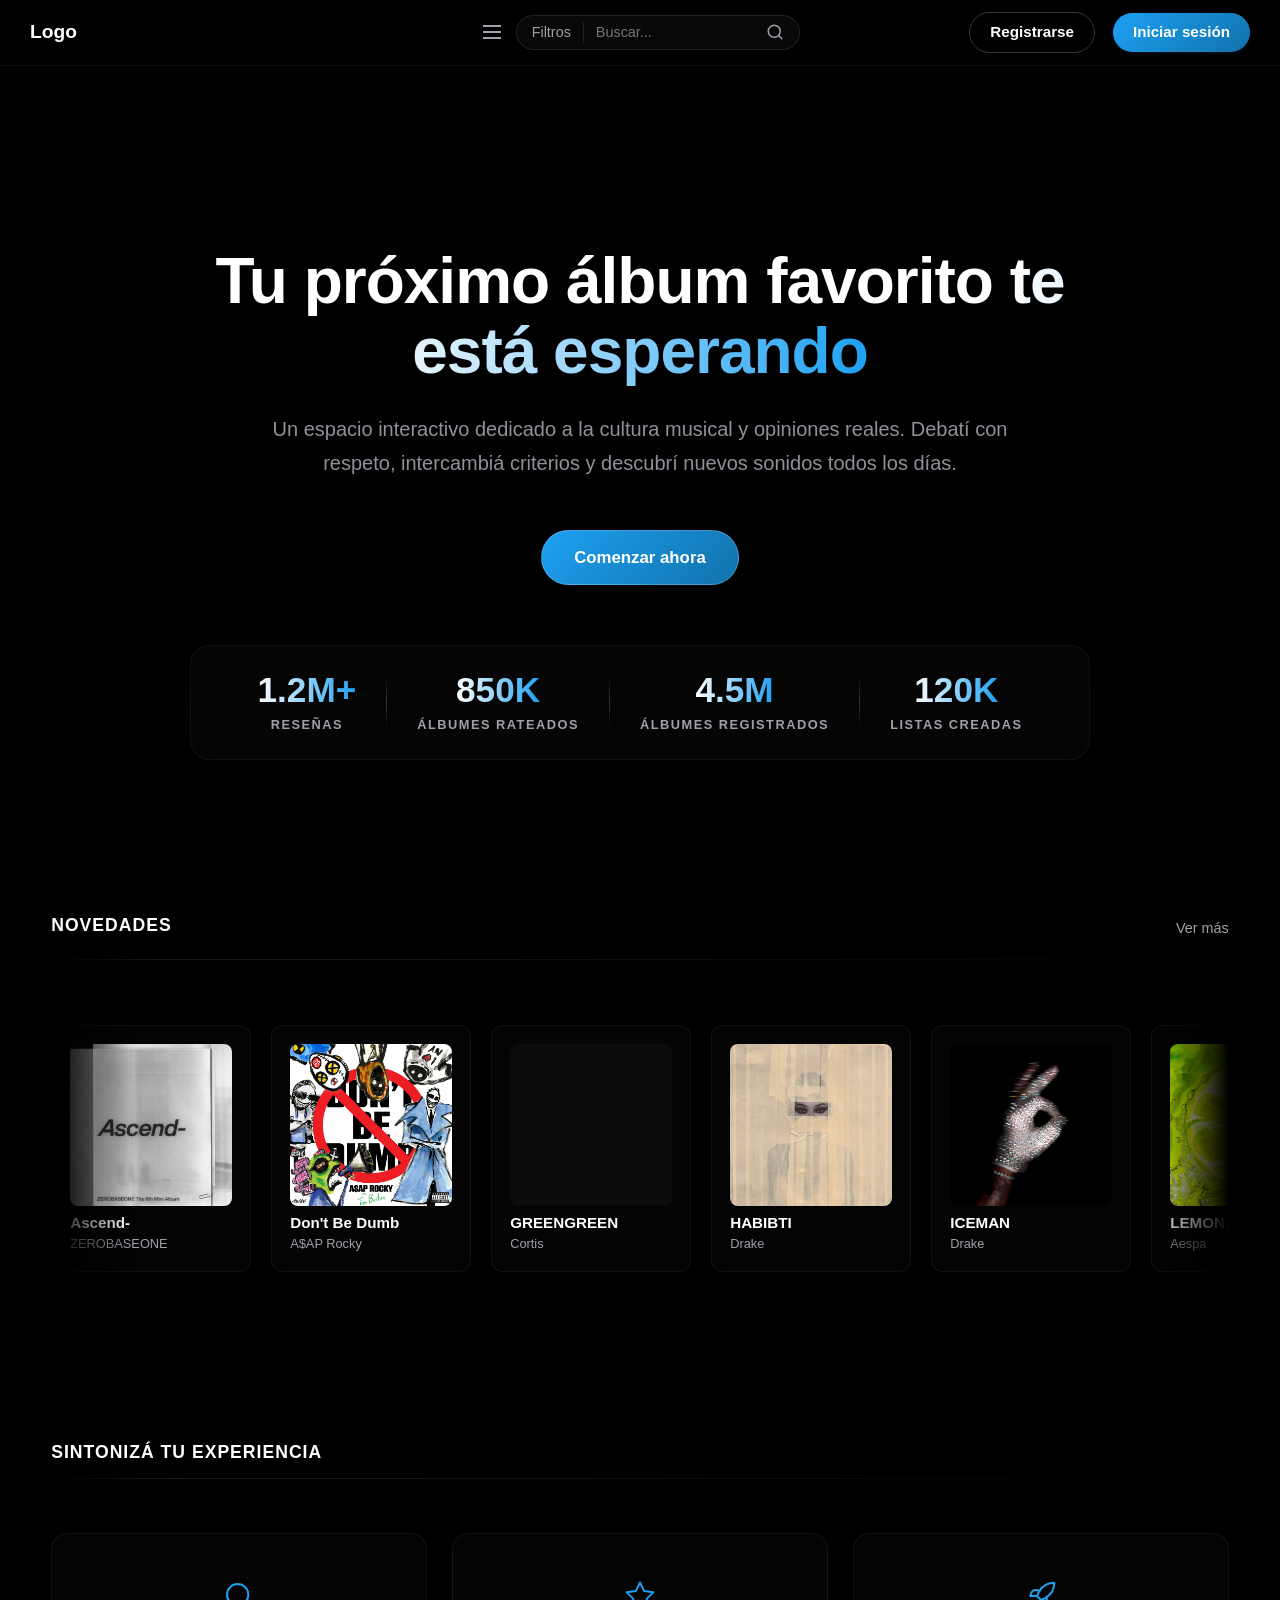
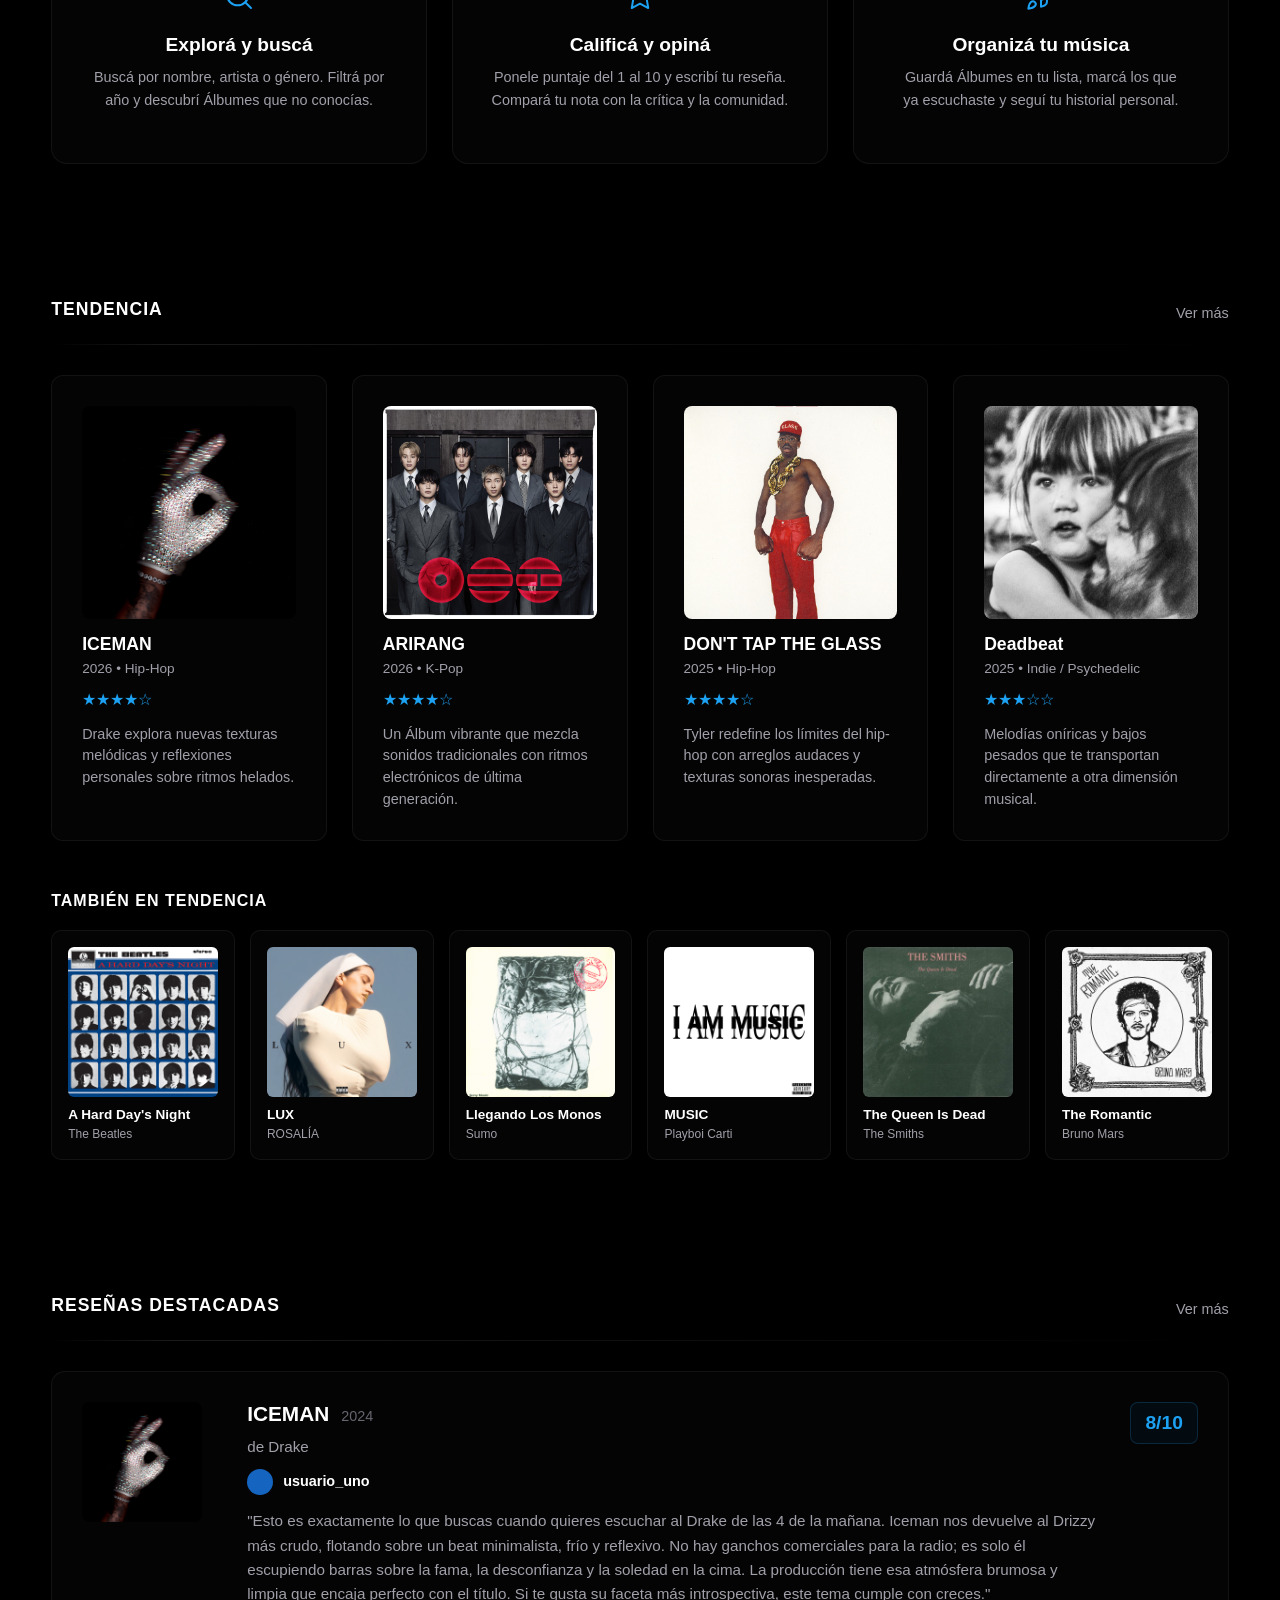
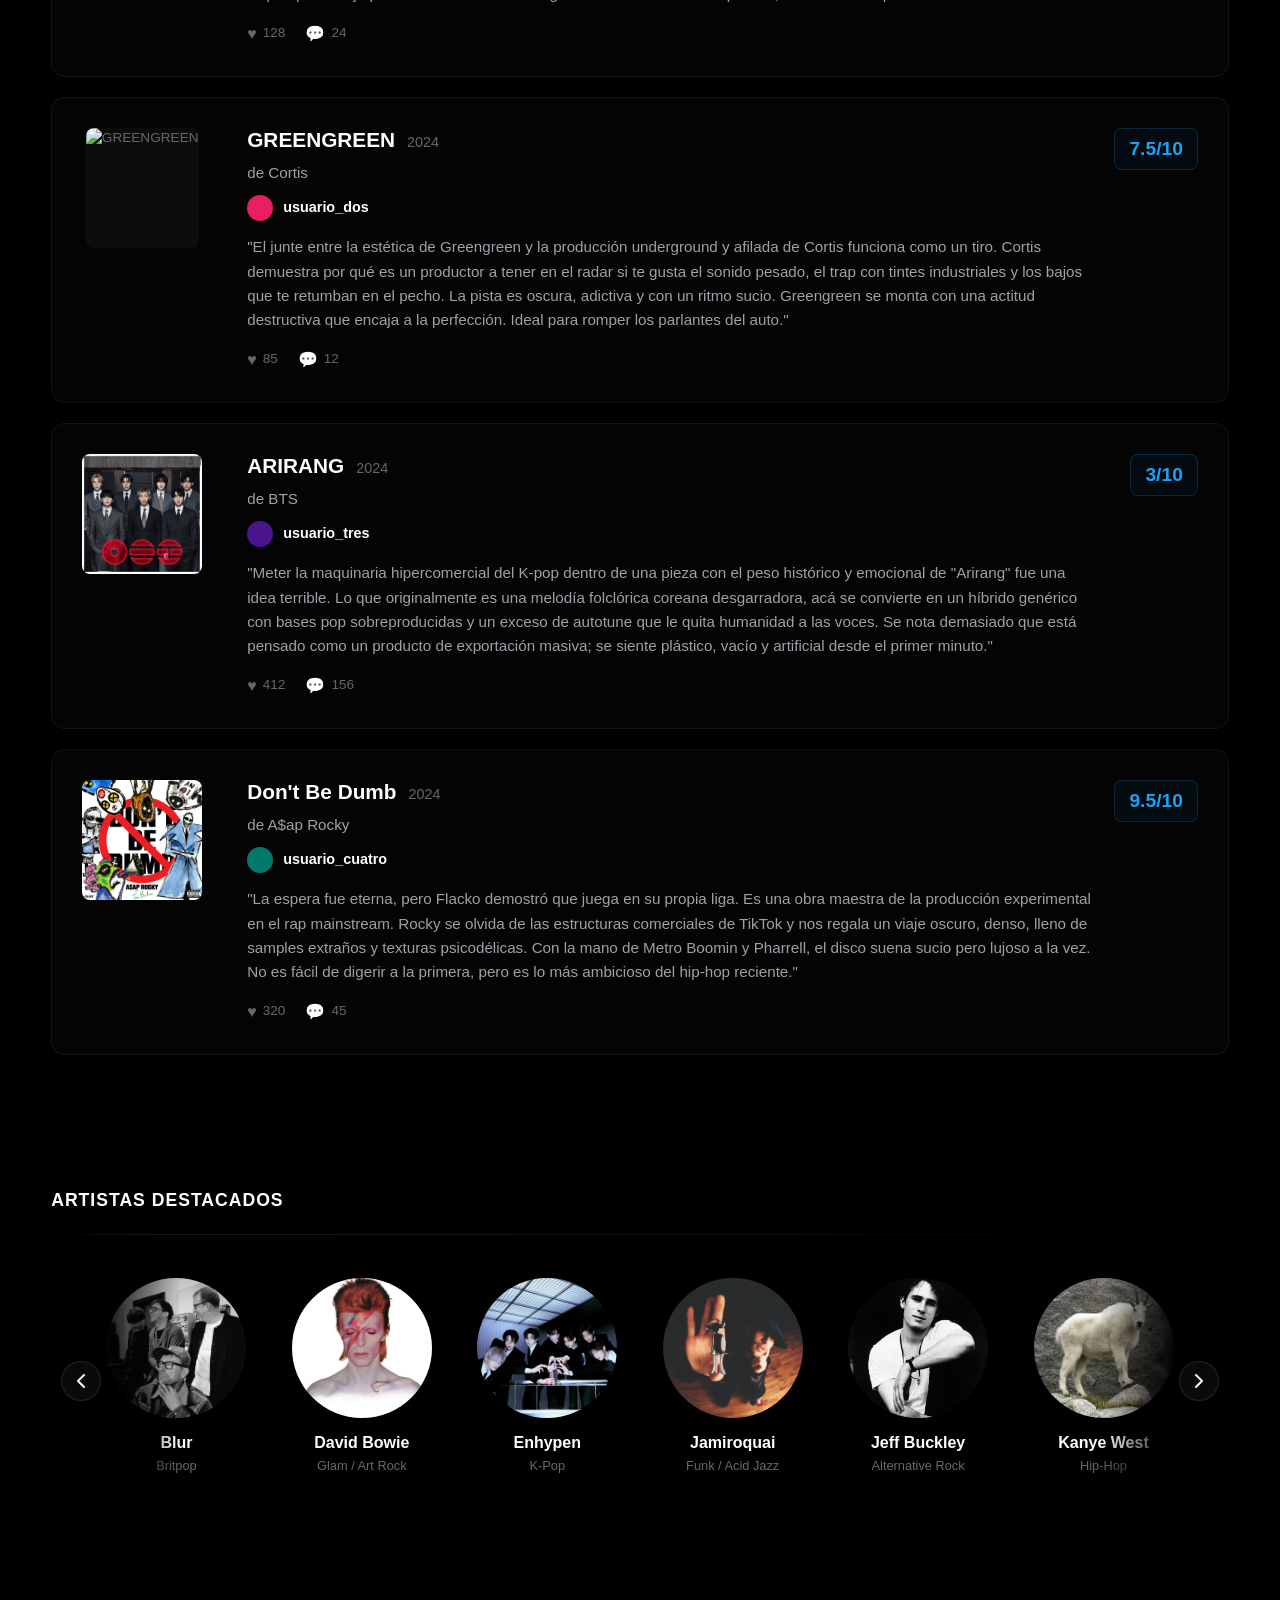
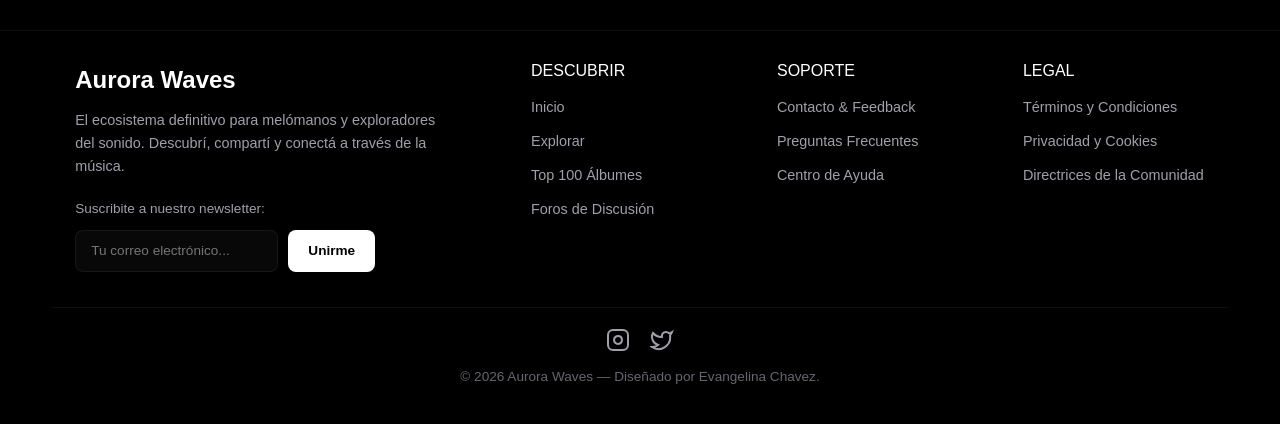
==== html/index.html @ 6b1be49d "primera subida" ====
﻿<!DOCTYPE html>
<html lang="es">
<head>
    <meta charset="UTF-8">
    <meta name="viewport" content="width=device-width, initial-scale=1.0">
    <title>Super pagina pro musical</title>
    <link href="https://cdn.jsdelivr.net/npm/bootstrap@5.3.3/dist/css/bootstrap.min.css" rel="stylesheet">
    <link rel="stylesheet" href="../css/estilos.css?v=639167404711385714">
</head>
<body>

    <header class="navbar">

        <div class="nav-logo"> <span>Logo</span></div>

        <div class="nav-centro d-flex justify-content-center align-items-center flex-grow-1">
            <div class="menu-contenedor">
                <button id="btn-menu" class="btn-icon">
                <svg width="24" height="24" viewBox="0 0 24 24" fill="none" stroke="currentColor" stroke-width="2"><line x1="3" y1="12" x2="21" y2="12"></line><line x1="3" y1="6" x2="21" y2="6"></line><line x1="3" y1="18" x2="21" y2="18"></line></svg>
            </button>
                <div class="menu-desplegable" id="menu-desplegable">
                    <div class="menu-seccion">
                        <h3>Descubrir</h3>
                        <ul>
                            <li><a href="#">Tendencias</a></li>
                            <li><a href="#">Lanzamientos de la Semana</a></li>
                            <li><a href="#">Top 100 Álbumes</a></li>
                        </ul>
                    </div>
                    <div class="menu-seccion">
                        <h3>Recomendaciones</h3>
                        <ul>
                            <li><a href="resultados.html">Explorar</a></li>
                            <li><a href="#">Artistas y Bandas</a></li>
                            <li><a href="#">Álbumes y EPs</a></li>
                            <li><a href="#">Géneros y Subgéneros</a></li>
                        </ul>
                    </div>
                    <div class="menu-seccion">
                        <h3>Comunidad</h3>
                        <ul>
                            <li><a href="#">Últimas Reseñas</a></li>
                            <li><a href="#">Críticas Destacadas</a></li>
                            <li><a href="#">Listas de Usuarios</a></li>
                            <li><a href="#">Debates y Foros</a></li>
                        </ul>
                    </div>
                    <div class="menu-seccion">
                        <h3>Rankings</h3>
                        <ul>
                            <li><a href="#">Álbumes Mejor Valorados</a></li>
                            <li><a href="#">Artistas Mejor Valorados</a></li>
                            <li><a href="#">Rankings por Género</a></li>
                        </ul>
                    </div>
                    <div class="botones-menu-movil">
                        <a href="registro.html" class="btn-registro-movil">Registrarse</a>
                        <a href="login.html" class="btn-ingreso-movil">Iniciar sesión</a>
                    </div>
                </div>
            </div>
            
            <div class="nav-buscador">
                <button id="btn-filtro" class="btn-icon">Filtros</button>
                <div class="filtro-dropdown panel-ancho" id="filtro-dropdown">
                    <div class="filtro-categoria">
                        <h4 class="filtro-titulo">Buscar en</h4>
                        <div class="filtro-submenu">
                            <label class="filtro-label">
                                <input type="radio" name="buscarEn" value="todo" class="filtro-radio" checked> Todo
                            </label>
                            <label class="filtro-label">
                                <input type="radio" name="buscarEn" value="album" class="filtro-radio"> Álbum
                            </label>
                            <label class="filtro-label">
                                <input type="radio" name="buscarEn" value="artista" class="filtro-radio"> Artista
                            </label>
                            <label class="filtro-label">
                                <input type="radio" name="buscarEn" value="usuario" class="filtro-radio"> Usuario
                            </label>
                            <label class="filtro-label">
                                <input type="radio" name="buscarEn" value="cancion" class="filtro-radio"> Canciones
                            </label>
                            <label class="filtro-label">
                                <input type="radio" name="buscarEn" value="lista" class="filtro-radio"> Listas
                            </label>
                        </div>
                    </div>
                    <div class="filtro-categoria" id="categoria-tipo">
                        <h4 class="filtro-titulo">Tipo</h4>
                        <div id="filtros-tipos" class="filtro-submenu">
                        </div>
                    </div>
                    <div class="filtro-categoria" id="categoria-anios">
                        <h4 class="filtro-titulo">Año exacto</h4>
                        <div class="filtro-submenu" style="padding: 15px; min-width: 150px;">
                            <input type="number" id="filtro-input-anio" class="filtro-input-text" placeholder="Ej: 2024" min="1900" max="2100">
                        </div>
                    </div>
                    <div class="filtro-categoria" id="categoria-generos">
                        <h4 class="filtro-titulo">Géneros</h4>
                        <div id="filtros-generos" class="filtro-submenu">
                        </div>
                    </div>
                </div>
                <input type="text" id="input-buscador" placeholder="Buscar..." class="buscador">
                <svg class="icono-lupa" xmlns="http://www.w3.org/2000/svg" width="18" height="18" viewBox="0 0 24 24" fill="none" stroke="currentColor" stroke-width="2" stroke-linecap="round" stroke-linejoin="round">
                    <circle cx="11" cy="11" r="8"></circle>
                    <line x1="21" y1="21" x2="16.65" y2="16.65"></line>
                </svg>
            </div>
        </div>

        <div class="nav-opciones d-flex justify-content-end align-items-center gap-2">
            <a href="registro.html" class="btn-registro">Registrarse</a>
            <a href="login.html" class="btn-ingreso">Iniciar sesión</a>
        </div>

    </header>

    <main>

        <section class="banner">
            <video autoplay muted loop playsinline class="banner-video">
                <source src="../Archivos/super fondo.mp4" type="video/mp4">
            </video>
            <div class="banner-overlay"></div>
            
            <div class="banner-contenido" style="max-width: 900px; width: 100%;">
                <h1 class="banner-eslogan">Tu próximo álbum favorito <span>te está esperando</span></h1>
                
                <p class="banner-descripcion" style="font-size: 1.25rem; opacity: 0.9;">Un espacio interactivo dedicado a la cultura musical y opiniones reales. Debatí con respeto, intercambiá criterios y descubrí nuevos sonidos todos los días.</p>
                
                <a href="registro.html" class="btn-banner-primario" style="margin-top: 10px;">
                    Comenzar ahora
                </a>

                <div class="banner-estadisticas">
                    <div class="stat-item">
                        <span class="stat-numero">1.2M+</span>
                        <span class="stat-label">Reseñas</span>
                    </div>
                    <div class="stat-item stat-divisor"></div>
                    <div class="stat-item">
                        <span class="stat-numero">850K</span>
                        <span class="stat-label">Álbumes Rateados</span>
                    </div>
                    <div class="stat-item stat-divisor"></div>
                    <div class="stat-item">
                        <span class="stat-numero">4.5M</span>
                        <span class="stat-label">Álbumes Registrados</span>
                    </div>
                    <div class="stat-item stat-divisor"></div>
                    <div class="stat-item">
                        <span class="stat-numero">120K</span>
                        <span class="stat-label">Listas Creadas</span>
                    </div>
                </div>
            </div>
        </section>


        <section class="seccion-novedades">
            <div class="seccion-cabecera">
                <h2>NOVEDADES</h2>
                <a href="resultados.html" class="ver-todos">Ver más</a>
            </div>

            <div class="carrusel-contenedor">
                <div class="carrusel-infinito">
                
                </div>
            </div>
        </section>

        <div class="seccion-divisor"></div>


        <section class="seccion-caracteristicas">
            <div class="seccion-cabecera">
                <h2 class="caracteristicas-titulo">SINTONIZÁ TU EXPERIENCIA</h2>
            </div>
            <div class="grilla-caracteristicas row g-4 justify-content-center">
                <div class="tarjeta-caracteristicas col-12 col-md-4 d-flex flex-column" onclick="window.location.href='como-funciona.html'" style="cursor: pointer;">
                    <span class="icono-caracteristicas mb-3 d-inline-block">
                        <svg xmlns="http://www.w3.org/2000/svg" width="32" height="32" viewBox="0 0 24 24" fill="none" stroke="currentColor" stroke-width="1.5" stroke-linecap="round" stroke-linejoin="round"><circle cx="11" cy="11" r="8"></circle><line x1="21" y1="21" x2="16.65" y2="16.65"></line></svg>
                    </span>
                    <h3>Explorá y buscá</h3>
                    <p>Buscá por nombre, artista o género. Filtrá por año y descubrí Álbumes que no conocías.</p>
                </div>
                <div class="tarjeta-caracteristicas col-12 col-md-4 d-flex flex-column" onclick="window.location.href='como-funciona.html'" style="cursor: pointer;">
                    <span class="icono-caracteristicas mb-3 d-inline-block">
                        <svg xmlns="http://www.w3.org/2000/svg" width="32" height="32" viewBox="0 0 24 24" fill="none" stroke="currentColor" stroke-width="1.5" stroke-linecap="round" stroke-linejoin="round"><polygon points="12 2 15.09 8.26 22 9.27 17 14.14 18.18 21.02 12 17.77 5.82 21.02 7 14.14 2 9.27 8.91 8.26 12 2"></polygon></svg>
                    </span>
                    <h3>Calificá y opiná</h3>
                    <p>Ponele puntaje del 1 al 10 y escribí tu reseña. Compará tu nota con la crítica y la comunidad.</p>
                </div>
                <div class="tarjeta-caracteristicas col-12 col-md-4 d-flex flex-column" onclick="window.location.href='como-funciona.html'" style="cursor: pointer;">
                    <span class="icono-caracteristicas mb-3 d-inline-block">
                        <svg xmlns="http://www.w3.org/2000/svg" width="32" height="32" viewBox="0 0 24 24" fill="none" stroke="currentColor" stroke-width="1.5" stroke-linecap="round" stroke-linejoin="round"><path d="M4.5 16.5c-1.5 1.26-2 5-2 5s3.74-.5 5-2c.71-.84.7-2.13-.09-2.91a2.18 2.18 0 0 0-2.91-.09z"></path><path d="m12 15-3-3a22 22 0 0 1 2-3.95A12.88 12.88 0 0 1 22 2c0 2.72-.78 7.5-6 11a22.35 22.35 0 0 1-4 2z"></path><path d="M9 12H4s.55-3.03 2-4c1.62-1.08 5 0 5 0"></path><path d="M12 15v5s3.03-.55 4-2c1.08-1.62 0-5 0-5"></path></svg>
                    </span>
                    <h3>Organizá tu música</h3>
                    <p>Guardá Álbumes en tu lista, marcá los que ya escuchaste y seguí tu historial personal.</p>
                </div>
            </div>
        </section>

        <div class="seccion-divisor"></div>

        <section class="seccion-tendencias">
            <div class="seccion-cabecera">
                <h2>TENDENCIA</h2>
                <a href="resultados.html" class="ver-todos">Ver más</a>
            </div>

            <div class="tendencias-principales">
             
            </div>

            <h3 class="titulo-sub-tendencias">TAMBIÉN EN TENDENCIA</h3>

            <div class="sub-tendencias">
        
            </div>
        </section>

        <div class="seccion-divisor"></div>

        <section class="seccion-resenas">
            
            <div class="seccion-cabecera">
                <h2>RESEÑAS DESTACADAS</h2>
                <a href="resenas.html" class="ver-todos">Ver más</a>
            </div>

            <div class="lista-resenas">
              
            </div>
        </section>

        <div class="seccion-divisor"></div>

        <section class="seccion-artistas">
            
            <div class="seccion-cabecera">
                <h2>ARTISTAS DESTACADOS</h2>
            </div>

            <div class="slider-contenedor-global">
                
                <button class="btn-slider flecha-izq" id="btn-artista-prev"><svg width="24" height="24" viewBox="0 0 24 24" fill="none" stroke="currentColor" stroke-width="2" stroke-linecap="round" stroke-linejoin="round"><polyline points="15 18 9 12 15 6"></polyline></svg></button>

                <div class="slider-envoltura-artistas">
                    <div class="grilla-artistas-slider" id="artistas-slider-contenedor">
                       
                    </div>
                </div>

                <button class="btn-slider flecha-der" id="btn-artista-next"><svg width="24" height="24" viewBox="0 0 24 24" fill="none" stroke="currentColor" stroke-width="2" stroke-linecap="round" stroke-linejoin="round"><polyline points="9 18 15 12 9 6"></polyline></svg></button>

            </div>

        </section>

    </main>



    <footer class="footer">
        <div class="footer-contenido container-fluid row mx-auto">
            <div class="footer-columna footer-branding col-12 col-lg-4 mb-4 mb-lg-0">
                <p class="footer-logo">Aurora Waves</p>
                <p>El ecosistema definitivo para melómanos y exploradores del sonido. Descubrí, compartí y conectá a través de la música.</p>
                <div class="footer-newsletter">
                    <p>Suscribite a nuestro newsletter:</p>
                    <div class="newsletter-input-group">
                        <input type="email" placeholder="Tu correo electrónico..." class="newsletter-input">
                        <button class="btn-newsletter">Unirme</button>
                    </div>
                </div>
            </div>
            
            <div class="footer-columna col-12 col-sm-6 col-lg-2 mb-4 mb-lg-0">
                <h4>DESCUBRIR</h4>
                <ul>
                    <li><a href="index.html">Inicio</a></li>
                    <li><a href="resultados.html">Explorar</a></li>
                    <li><a href="#">Top 100 Álbumes</a></li>
                    <li><a href="#">Foros de Discusión</a></li>
                </ul>
            </div>
            
            <div class="footer-columna col-12 col-sm-6 col-lg-2 mb-4 mb-lg-0">
                <h4>SOPORTE</h4>
                <ul>
                    <li><a href="contacto.html" class="btn-footer-contacto">Contacto & Feedback</a></li>
                    <li><a href="#">Preguntas Frecuentes</a></li>
                    <li><a href="#">Centro de Ayuda</a></li>
                </ul>
            </div>
            
            <div class="footer-columna col-12 col-sm-6 col-lg-2 mb-4 mb-lg-0">
                <h4>LEGAL</h4>
                <ul>
                    <li><a href="#">Términos y Condiciones</a></li>
                    <li><a href="#">Privacidad y Cookies</a></li>
                    <li><a href="#">Directrices de la Comunidad</a></li>
                </ul>
            </div>
        </div>
        <div class="footer-bottom">
            <div class="footer-redes-premium">
                <a href="https://instagram.com" target="_blank" rel="noopener noreferrer" title="Instagram"><svg width="24" height="24" viewBox="0 0 24 24" fill="none" stroke="currentColor" stroke-width="2"><rect x="2" y="2" width="20" height="20" rx="5" ry="5"></rect><path d="M16 11.37A4 4 0 1 1 12.63 8 4 4 0 0 1 16 11.37z"></path><line x1="17.5" y1="6.5" x2="17.51" y2="6.5"></line></svg></a>
                <a href="https://x.com" target="_blank" rel="noopener noreferrer" title="Twitter / X"><svg width="24" height="24" viewBox="0 0 24 24" fill="none" stroke="currentColor" stroke-width="2"><path d="M22 4s-.7 2.1-2 3.4c1.6 10-9.4 17.3-18 11.6 2.2.1 4.4-.6 6-2C3 15.5.5 9.6 3 5c2.2 2.6 5.6 4.1 9 4-.9-4.2 4-6.6 7-3.8 1.1 0 3-1.2 3-1.2z"></path></svg></a>
            </div>
            <p>© 2026 Aurora Waves — Diseñado por Evangelina Chavez.</p>
        </div>
    </footer>

    <script src="../jscrip/script.js?v=3"></script>


</body>
</html>
---- css/estilos.css ----
﻿/* ==========================================================================
   1. CONFIGURACIÃƒÆ’Ã†â€™Ãƒâ€ Ã¢â‚¬â„¢ÃƒÆ’Ã¢â‚¬Â ÃƒÂ¢Ã¢â€šÂ¬Ã¢â€žÂ¢ÃƒÆ’Ã†â€™ÃƒÂ¢Ã¢â€šÂ¬Ã‚Â ÃƒÆ’Ã‚Â¢ÃƒÂ¢Ã¢â‚¬Å¡Ã‚Â¬ÃƒÂ¢Ã¢â‚¬Å¾Ã‚Â¢ÃƒÆ’Ã†â€™Ãƒâ€ Ã¢â‚¬â„¢ÃƒÆ’Ã¢â‚¬Å¡Ãƒâ€šÃ‚Â¢ÃƒÆ’Ã†â€™Ãƒâ€šÃ‚Â¢ÃƒÆ’Ã‚Â¢ÃƒÂ¢Ã¢â‚¬Å¡Ã‚Â¬Ãƒâ€¦Ã‚Â¡ÃƒÆ’Ã¢â‚¬Å¡Ãƒâ€šÃ‚Â¬ÃƒÆ’Ã†â€™ÃƒÂ¢Ã¢â€šÂ¬Ã‚Â¦ÃƒÆ’Ã‚Â¢ÃƒÂ¢Ã¢â‚¬Å¡Ã‚Â¬Ãƒâ€¦Ã¢â‚¬Å“N INICIAL
   ========================================================================== */

:root {
    --fondo: #000000;
    --fondo-navbar: rgba(0, 0, 0, 0.85);
    --fondo-seccion-alt: #030303;
    --fondo-tarjeta: #040404;
    --fondo-footer: rgba(0, 0, 0, 0.85);
    --fondo-interactivo: rgba(255, 255, 255, 0.03);
    --borde: rgba(255, 255, 255, 0.06);
    --borde-hover: rgba(255, 255, 255, 0.15);
    --borde-interactivo: rgba(255, 255, 255, 0.1);
    --fondo-tarjeta-hover: #0a0a0a;
    --texto-principal: #ffffff;
    --texto-secundario: #a0a0aa;
    --texto-atenuado: #666670;
    --color-acento: #ffffff;
    --color-estrellas: #1da1f2;
}

::selection {
    background-color: rgba(29, 161, 242, 0.4);
    color: #ffffff;
    text-shadow: 0 0 8px rgba(29, 161, 242, 0.6);
}

::-moz-selection {
    background-color: rgba(29, 161, 242, 0.4);
    color: #ffffff;
    text-shadow: 0 0 8px rgba(29, 161, 242, 0.6);
}

* {
    margin: 0;
    padding: 0;
    box-sizing: border-box;
    font-family: 'Segoe UI', Tahoma, Geneva, Verdana, sans-serif;
}

body {
    background-color: var(--fondo);
    color: var(--texto-principal);
    overflow-x: hidden;
}

.seccion-divisor {
    height: 80px;
    width: 100%;
    margin: 0;
    background: transparent;
}



/* ==========================================================================
   2. BARRA DE NAVEGACIÃƒÆ’Ã†â€™Ãƒâ€ Ã¢â‚¬â„¢ÃƒÆ’Ã¢â‚¬Â ÃƒÂ¢Ã¢â€šÂ¬Ã¢â€žÂ¢ÃƒÆ’Ã†â€™ÃƒÂ¢Ã¢â€šÂ¬Ã‚Â ÃƒÆ’Ã‚Â¢ÃƒÂ¢Ã¢â‚¬Å¡Ã‚Â¬ÃƒÂ¢Ã¢â‚¬Å¾Ã‚Â¢ÃƒÆ’Ã†â€™Ãƒâ€ Ã¢â‚¬â„¢ÃƒÆ’Ã¢â‚¬Å¡Ãƒâ€šÃ‚Â¢ÃƒÆ’Ã†â€™Ãƒâ€šÃ‚Â¢ÃƒÆ’Ã‚Â¢ÃƒÂ¢Ã¢â‚¬Å¡Ã‚Â¬Ãƒâ€¦Ã‚Â¡ÃƒÆ’Ã¢â‚¬Å¡Ãƒâ€šÃ‚Â¬ÃƒÆ’Ã†â€™ÃƒÂ¢Ã¢â€šÂ¬Ã‚Â¦ÃƒÆ’Ã‚Â¢ÃƒÂ¢Ã¢â‚¬Å¡Ã‚Â¬Ãƒâ€¦Ã¢â‚¬Å“N
   ========================================================================== */

.navbar {
    background-color: var(--fondo-navbar);
    backdrop-filter: blur(12px);
    -webkit-backdrop-filter: blur(12px);
    padding: 12px 30px;
    display: flex;
    align-items: center;
    border-bottom: 1px solid var(--borde);
    position: sticky;
    top: 0;
    z-index: 100;
}

.nav-logo {
    font-weight: bold;
    font-size: 1.2rem;
    flex: 1;
    display: flex;
    align-items: center;
}

.nav-centro {
    flex: 2;
    display: flex;
    align-items: center;
    justify-content: center;
    gap: 12px;
    position: relative; /* Agregado para anclar el menÃƒÆ’Ã†â€™Ãƒâ€ Ã¢â‚¬â„¢ÃƒÆ’Ã¢â‚¬Â ÃƒÂ¢Ã¢â€šÂ¬Ã¢â€žÂ¢ÃƒÆ’Ã†â€™ÃƒÂ¢Ã¢â€šÂ¬Ã‚Â ÃƒÆ’Ã‚Â¢ÃƒÂ¢Ã¢â‚¬Å¡Ã‚Â¬ÃƒÂ¢Ã¢â‚¬Å¾Ã‚Â¢ÃƒÆ’Ã†â€™Ãƒâ€ Ã¢â‚¬â„¢ÃƒÆ’Ã‚Â¢ÃƒÂ¢Ã¢â‚¬Å¡Ã‚Â¬Ãƒâ€¦Ã‚Â¡ÃƒÆ’Ã†â€™ÃƒÂ¢Ã¢â€šÂ¬Ã…Â¡ÃƒÆ’Ã¢â‚¬Å¡Ãƒâ€šÃ‚Âº desplegable */
}

.nav-opciones {
    flex: 1;
    display: flex;
    align-items: center;
    justify-content: flex-end;
    gap: 12px;
}

#btn-menu {
    background: none;
    border: none;
    color: var(--texto-secundario);
    font-size: 1.2rem;
    cursor: pointer;
    display: flex;
    align-items: center;
    justify-content: center;
    flex-shrink: 0;
    transition: color 0.3s;
    display: flex;
    align-items: center;
    justify-content: center;
    padding: 0;
}

#btn-menu:hover {
    color: var(--texto-principal);
}

.nav-buscador {
    background-color: var(--fondo-interactivo);
    border: 1px solid var(--borde-interactivo);
    border-radius: 20px;
    padding: 6px 15px;
    display: flex;
    align-items: center;
    gap: 8px;
    width: 70%;
    max-width: 650px;
}
.icono-lupa {
    color: var(--texto-secundario);
    flex-shrink: 0;
    margin-left: 2px;
}

.buscador {
    background: none;
    border: none;
    color: var(--texto-principal);
    outline: none;
    width: 100%;
    font-size: 0.9rem;
}

/* Fix para el fondo blanco del autocompletado del navegador */
.buscador:-webkit-autofill,
.buscador:-webkit-autofill:hover, 
.buscador:-webkit-autofill:focus, 
.buscador:-webkit-autofill:active {
    transition: background-color 5000s ease-in-out 0s;
    -webkit-text-fill-color: var(--texto-principal) !important;
}

#btn-filtro {
    background: none;
    border: none;
    border-right: 1px solid var(--borde-interactivo);
    padding-right: 12px;
    margin-right: 4px;
    color: var(--texto-secundario);
    cursor: pointer;
    display: flex;
    align-items: center;
    justify-content: center;
    font-size: 0.9rem;
    flex-shrink: 0;
    transition: color 0.3s;
}

#btn-filtro:hover {
    color: var(--texto-principal);
}

.btn-registro,
.btn-ingreso {
    text-decoration: none;
    font-size: 0.95rem;
    font-weight: 600;
    padding: 8px 20px;
    border-radius: 25px;
    transition: all 0.3s ease;
    display: inline-flex;
    align-items: center;
    justify-content: center;
}

/* BotÃƒÆ’Ã†â€™Ãƒâ€ Ã¢â‚¬â„¢ÃƒÆ’Ã¢â‚¬Â ÃƒÂ¢Ã¢â€šÂ¬Ã¢â€žÂ¢ÃƒÆ’Ã†â€™ÃƒÂ¢Ã¢â€šÂ¬Ã…Â¡ÃƒÆ’Ã¢â‚¬Å¡Ãƒâ€šÃ‚Â³n Registro (Secundario) */
.btn-registro {
    color: var(--texto-principal);
    background-color: transparent;
    border: 1px solid rgba(255, 255, 255, 0.2);
    margin-right: 10px;
}

.btn-registro:hover {
    background-color: rgba(255, 255, 255, 0.1);
    border-color: rgba(255, 255, 255, 0.4);
    transform: scale(1.02);
}


.btn-ingreso {
    color: #ffffff;
    background: linear-gradient(135deg, #1da1f2, #1172ab);
    border: none;
    box-shadow: 0 2px 4px rgba(29, 161, 242, 0.1);
}

.btn-ingreso:hover {
    background: linear-gradient(135deg, #38b4ff, #178bcf);
    box-shadow: 0 4px 8px rgba(29, 161, 242, 0.2);
    transform: scale(1.02);
}


/* ==========================================================================
   3. BANNER PRINCIPAL
   ========================================================================== */
.banner {
    width: 100%;
    min-height: 680px;
    background-color: var(--fondo);
    position: relative;
    overflow: hidden;
    display: flex;
    align-items: center;
    justify-content: center;
    text-align: center;
    padding: 80px 20px;
}

.banner-video {
    position: absolute;
    top: 0;
    left: 0;
    width: 100%;
    height: 100%;
    object-fit: cover;
    z-index: 0;
}

.banner-overlay {
    position: absolute;
    top: 0;
    left: 0;
    width: 100%;
    height: 100%;
    background: linear-gradient(to bottom, rgba(5, 5, 7, 0) 0%, rgba(5, 5, 7, 0.2) 70%, var(--fondo) 100%);
    z-index: 1;
}

.banner-contenido {
    position: relative;
    z-index: 2;
    max-width: 800px;
    margin-top: 100px;
}

.banner-explorar {
    min-height: 400px;
    justify-content: flex-start;
    align-items: center;
    text-align: left;
}

.banner-badge {
    display: inline-flex;
    align-items: center;
    gap: 10px;
    background-color: rgba(255, 255, 255, 0.05);
    border: 1px solid rgba(255, 255, 255, 0.1);
    padding: 8px 16px;
    border-radius: 30px;
    font-size: 0.9rem;
    color: rgba(255, 255, 255, 0.9);
    margin-bottom: 30px;
    backdrop-filter: blur(10px);
}

.banner-eslogan {
    font-size: clamp(2rem, 5vw, 4rem);
    font-weight: 800;
    line-height: 1.1;
    letter-spacing: -1px;
    margin-bottom: 25px;
    color: #ffffff;
}

.banner-eslogan span {
    background: linear-gradient(to right, #ffffff, #1da1f2);
    -webkit-background-clip: text;
    background-clip: text;
    color: transparent;
}

.banner-descripcion {
    font-size: clamp(1rem, 2vw, 1.25rem);
    max-width: 750px;
    margin: 0 auto 40px auto;
    line-height: 1.7;
    text-wrap: pretty;
    color: var(--texto-secundario);
}

.banner-estadisticas {
    display: flex;
    justify-content: center;
    align-items: center;
    gap: 30px;
    margin-top: 60px;
    padding: 25px 40px;
    background: rgba(255, 255, 255, 0.02);
    border: 1px solid rgba(255, 255, 255, 0.05);
    border-radius: 20px;
    backdrop-filter: blur(15px);
    -webkit-backdrop-filter: blur(15px);
    flex-wrap: wrap;
    animation: fadeUpIn 1s ease-out 0.5s both;
}

@keyframes fadeUpIn {
    from { opacity: 0; transform: scale(0.95); }
    to { opacity: 1; transform: scale(1); }
}

.stat-item {
    display: flex;
    flex-direction: column;
    align-items: center;
    text-align: center;
}

.stat-numero {
    font-size: 2.2rem;
    font-weight: 900;
    margin-bottom: 5px;
    background: linear-gradient(to right, #ffffff, #1da1f2);
    -webkit-background-clip: text;
    background-clip: text;
    color: transparent;
    line-height: 1.1;
}

.stat-label {
    font-size: 0.8rem;
    color: var(--texto-secundario);
    text-transform: uppercase;
    letter-spacing: 1.5px;
    font-weight: 600;
}

.stat-divisor {
    width: 1px;
    height: 50px;
    background: linear-gradient(180deg, transparent, rgba(255, 255, 255, 0.2), transparent);
}

@media (max-width: 768px) {
    .banner-estadisticas {
        gap: 20px;
        padding: 20px;
        flex-wrap: wrap;
    }
    .stat-divisor {
        display: none;
    }
    .stat-item {
        width: 40%;
        margin-bottom: 10px;
    }
}

.banner-acciones {
    display: flex;
    justify-content: center;
    gap: 20px;
    margin-bottom: 60px;
    flex-wrap: wrap;
}

.btn-banner-primario {
    display: inline-flex;
    align-items: center;
    text-decoration: none;
    background: linear-gradient(135deg, #1da1f2, #1172ab);
    border: 1px solid rgba(255, 255, 255, 0.2);
    backdrop-filter: blur(15px);
    -webkit-backdrop-filter: blur(15px);
    color: #ffffff;
    padding: 14px 32px;
    border-radius: 30px;
    font-weight: 700;
    font-size: 1.05rem;
    box-shadow: 0 4px 15px rgba(0, 0, 0, 0.3);
    transition: transform 0.3s ease, box-shadow 0.3s ease, background 0.3s ease;
}

.btn-banner-primario:hover {
    transform: scale(1.04);
    background: linear-gradient(135deg, #38b4ff, #178bcf);
    box-shadow: 0 8px 25px rgba(29, 161, 242, 0.3);
    color: #ffffff;
}

.btn-banner-secundario {
    display: inline-flex;
    align-items: center;
    text-decoration: none;
    background: rgba(255, 255, 255, 0.05);
    border: 1px solid rgba(255, 255, 255, 0.15);
    color: #ffffff;
    padding: 14px 32px;
    border-radius: 30px;
    font-weight: 600;
    font-size: 1.05rem;
    backdrop-filter: blur(10px);
    transition: background 0.3s ease, transform 0.3s ease;
}

.btn-banner-secundario:hover {
    background: rgba(255, 255, 255, 0.1);
    transform: scale(1.02);
    color: #ffffff;
}

.banner-search-glass {
    max-width: 600px;
    margin: 0 auto;
    background: rgba(255, 255, 255, 0.03);
    border: 1px solid rgba(255, 255, 255, 0.08);
    backdrop-filter: blur(20px);
    border-radius: 50px;
    padding: 8px;
    box-shadow: 0 20px 40px rgba(0,0,0,0.5);
    transition: transform 0.3s ease, border-color 0.3s ease;
}

.banner-search-glass:focus-within {
    border-color: rgba(255, 255, 255, 0.2);
    transform: scale(1.02);
}

.search-glass-inner {
    display: flex;
    align-items: center;
    padding: 0 8px;
}

.search-glass-inner input {
    flex: 1;
    background: transparent;
    border: none;
    color: #ffffff;
    font-size: 1rem;
    outline: none;
    padding: 10px;
}

.search-glass-inner input::placeholder {
    color: rgba(255, 255, 255, 0.4);
}

.btn-glass-search {
    background: #ffffff;
    color: #000000;
    border: none;
    padding: 10px 24px;
    border-radius: 30px;
    font-weight: 600;
    cursor: pointer;
    transition: background 0.2s ease;
}

.btn-glass-search:hover {
    background: #e0e0e0;
}



/* ==========================================================================
   4. SECCIÃƒÆ’Ã†â€™Ãƒâ€ Ã¢â‚¬â„¢ÃƒÆ’Ã¢â‚¬Â ÃƒÂ¢Ã¢â€šÂ¬Ã¢â€žÂ¢ÃƒÆ’Ã†â€™ÃƒÂ¢Ã¢â€šÂ¬Ã‚Â ÃƒÆ’Ã‚Â¢ÃƒÂ¢Ã¢â‚¬Å¡Ã‚Â¬ÃƒÂ¢Ã¢â‚¬Å¾Ã‚Â¢ÃƒÆ’Ã†â€™Ãƒâ€ Ã¢â‚¬â„¢ÃƒÆ’Ã¢â‚¬Å¡Ãƒâ€šÃ‚Â¢ÃƒÆ’Ã†â€™Ãƒâ€šÃ‚Â¢ÃƒÆ’Ã‚Â¢ÃƒÂ¢Ã¢â‚¬Å¡Ã‚Â¬Ãƒâ€¦Ã‚Â¡ÃƒÆ’Ã¢â‚¬Å¡Ãƒâ€šÃ‚Â¬ÃƒÆ’Ã†â€™ÃƒÂ¢Ã¢â€šÂ¬Ã‚Â¦ÃƒÆ’Ã‚Â¢ÃƒÂ¢Ã¢â‚¬Å¡Ã‚Â¬Ãƒâ€¦Ã¢â‚¬Å“N DE NOVEDADES 
   ========================================================================== */
.seccion-novedades {
    padding: 25px 4%;
    width: 100%;
    max-width: 100%;
    margin: 50px 0 0 0;
}

.seccion-cabecera {
    max-width: 1400px;
    margin: 0 auto 30px auto;
    display: flex;
    justify-content: space-between;
    align-items: center;
    border-bottom: 1px solid transparent;
    border-image: linear-gradient(90deg, transparent 0%, rgba(255, 255, 255, 0.1) 10%, transparent 100%) 1;
    padding-bottom: 15px;
}

.seccion-cabecera h2 {
    font-size: 1.1rem;
    font-weight: bold;
    letter-spacing: 1px;
}

.ver-todos {
    color: var(--texto-secundario);
    text-decoration: none;
    font-size: 0.9rem;
    font-weight: 500;
    transition: color 0.3s;
}

.ver-todos:hover {
    color: var(--texto-principal);
}

.carrusel-contenedor {
    width: 100%;
    max-width: 1400px;
    margin: 0 auto;
    padding: 35px 0;
    overflow: hidden;
    position: relative;
}

.carrusel-contenedor::before,
.carrusel-contenedor::after {
    content: "";
    position: absolute;
    top: 0;
    bottom: 0;
    width: 80px;
    z-index: 2;
    pointer-events: none;
}

.carrusel-contenedor::before {
    left: 0;
    background: linear-gradient(to right, var(--fondo) 0%, rgba(5, 5, 7, 0) 100%);
}

.carrusel-contenedor::after {
    right: 0;
    background: linear-gradient(to left, var(--fondo) 0%, rgba(5, 5, 7, 0) 100%);
}

.carrusel-infinito {
    display: flex;
    gap: 20px;
    width: max-content;
    animation: moverCarrusel 45s linear infinite;
}

.carrusel-infinito:hover {
    animation-play-state: paused;
}

.tarjeta-album {
    background-color: var(--fondo-tarjeta);
    backdrop-filter: blur(10px);
    -webkit-backdrop-filter: blur(10px);
    border: 1px solid var(--borde);
    border-radius: 12px;
    padding: 18px;
    width: 200px;
    flex-shrink: 0;
    transition: background-color 0.3s, border-color 0.3s, box-shadow 0.3s;
}

.tarjeta-album:hover {
    background-color: rgba(29, 161, 242, 0.05);
    border-color: rgba(29, 161, 242, 0.6);
    transform: scale(1.02);
    box-shadow: 0 10px 25px rgba(29, 161, 242, 0.25), 0 0 15px rgba(29, 161, 242, 0.15);
}

.portada-placeholder {
    width: 100%;
    aspect-ratio: 1 / 1;
    height: auto;
    background-color: var(--fondo-interactivo);
    border-radius: 8px;
    display: flex;
    align-items: center;
    justify-content: center;
    color: var(--texto-atenuado);
    font-size: 0.85rem;
    text-transform: uppercase;
    margin-bottom: 8px;
}

.tarjeta-album h3 {
    font-size: 0.95rem;
    font-weight: 600;
    margin-bottom: 2px;
    white-space: nowrap;
    overflow: hidden;
    text-overflow: ellipsis;
}

.tarjeta-album p {
    font-size: 0.8rem;
    color: var(--texto-secundario);
    margin: 0;
}

@keyframes moverCarrusel {
    0%   { transform: translateX(0); }
    100% { transform: translateX(-50%); }
}



/* ==========================================================================
   5. SECCIÃƒÆ’Ã†â€™Ãƒâ€ Ã¢â‚¬â„¢ÃƒÆ’Ã¢â‚¬Â ÃƒÂ¢Ã¢â€šÂ¬Ã¢â€žÂ¢ÃƒÆ’Ã†â€™ÃƒÂ¢Ã¢â€šÂ¬Ã‚Â ÃƒÆ’Ã‚Â¢ÃƒÂ¢Ã¢â‚¬Å¡Ã‚Â¬ÃƒÂ¢Ã¢â‚¬Å¾Ã‚Â¢ÃƒÆ’Ã†â€™Ãƒâ€ Ã¢â‚¬â„¢ÃƒÆ’Ã¢â‚¬Å¡Ãƒâ€šÃ‚Â¢ÃƒÆ’Ã†â€™Ãƒâ€šÃ‚Â¢ÃƒÆ’Ã‚Â¢ÃƒÂ¢Ã¢â‚¬Å¡Ã‚Â¬Ãƒâ€¦Ã‚Â¡ÃƒÆ’Ã¢â‚¬Å¡Ãƒâ€šÃ‚Â¬ÃƒÆ’Ã†â€™ÃƒÂ¢Ã¢â€šÂ¬Ã‚Â¦ÃƒÆ’Ã‚Â¢ÃƒÂ¢Ã¢â‚¬Å¡Ã‚Â¬Ãƒâ€¦Ã¢â‚¬Å“N DE CARACTERÃƒÆ’Ã†â€™Ãƒâ€ Ã¢â‚¬â„¢ÃƒÆ’Ã¢â‚¬Â ÃƒÂ¢Ã¢â€šÂ¬Ã¢â€žÂ¢ÃƒÆ’Ã†â€™ÃƒÂ¢Ã¢â€šÂ¬Ã‚Â ÃƒÆ’Ã‚Â¢ÃƒÂ¢Ã¢â‚¬Å¡Ã‚Â¬ÃƒÂ¢Ã¢â‚¬Å¾Ã‚Â¢ÃƒÆ’Ã†â€™Ãƒâ€ Ã¢â‚¬â„¢ÃƒÆ’Ã‚Â¢ÃƒÂ¢Ã¢â‚¬Å¡Ã‚Â¬Ãƒâ€¦Ã‚Â¡ÃƒÆ’Ã†â€™ÃƒÂ¢Ã¢â€šÂ¬Ã…Â¡ÃƒÆ’Ã¢â‚¬Å¡Ãƒâ€šÃ‚ÂSTICAS
   ========================================================================== */

.seccion-caracteristicas {
    padding: 30px 4%;
    width: 100%;
    background-color: transparent;
}

.caracteristicas-titulo {
    font-size: 1.1rem;
    font-weight: bold;
    letter-spacing: 1px;
    color: #ffffff;
    max-width: 1400px;
    margin: 0;
}

.grilla-caracteristicas {
    display: flex;
    gap: 25px;
    width: 100%;
    max-width: 1400px;
    margin: 0 auto;
}

.tarjeta-caracteristicas {
    background-color: var(--fondo-tarjeta);
    backdrop-filter: blur(10px);
    -webkit-backdrop-filter: blur(10px);
    border: 1px solid var(--borde);
    border-radius: 16px;
    padding: 35px 25px;
    flex: 1;
    transition: transform 0.4s cubic-bezier(0.175, 0.885, 0.32, 1.275), box-shadow 0.4s ease, border-color 0.4s ease, background-color 0.4s ease;
    text-align: center;
    align-items: center;
}

.tarjeta-caracteristicas:hover {
    background-color: rgba(29, 161, 242, 0.05);
    border-color: rgba(29, 161, 242, 0.4);
    transform: scale(1.02);
    box-shadow: 0 10px 25px rgba(29, 161, 242, 0.25), 0 0 15px rgba(29, 161, 242, 0.15);
}



.icono-caracteristicas {
    display: block;
    font-size: 2rem;
    margin-bottom: 20px;
    color: var(--color-estrellas);
}

.tarjeta-caracteristicas h3 {
    font-size: 1.2rem;
    font-weight: 600;
    margin-bottom: 10px;
    color: #ffffff;
}

.tarjeta-caracteristicas p {
    font-size: 0.9rem;
    color: var(--texto-secundario);
    line-height: 1.6;
    text-wrap: balance;
}



/* ==========================================================================
   6. SECCIÃƒÆ’Ã†â€™Ãƒâ€ Ã¢â‚¬â„¢ÃƒÆ’Ã¢â‚¬Â ÃƒÂ¢Ã¢â€šÂ¬Ã¢â€žÂ¢ÃƒÆ’Ã†â€™ÃƒÂ¢Ã¢â€šÂ¬Ã‚Â ÃƒÆ’Ã‚Â¢ÃƒÂ¢Ã¢â‚¬Å¡Ã‚Â¬ÃƒÂ¢Ã¢â‚¬Å¾Ã‚Â¢ÃƒÆ’Ã†â€™Ãƒâ€ Ã¢â‚¬â„¢ÃƒÆ’Ã¢â‚¬Å¡Ãƒâ€šÃ‚Â¢ÃƒÆ’Ã†â€™Ãƒâ€šÃ‚Â¢ÃƒÆ’Ã‚Â¢ÃƒÂ¢Ã¢â‚¬Å¡Ã‚Â¬Ãƒâ€¦Ã‚Â¡ÃƒÆ’Ã¢â‚¬Å¡Ãƒâ€šÃ‚Â¬ÃƒÆ’Ã†â€™ÃƒÂ¢Ã¢â€šÂ¬Ã‚Â¦ÃƒÆ’Ã‚Â¢ÃƒÂ¢Ã¢â‚¬Å¡Ã‚Â¬Ãƒâ€¦Ã¢â‚¬Å“N DE TENDENCIAS
   ========================================================================== */

.seccion-tendencias {
    padding: 25px 4% 30px 4%;
    width: 100%;
}


.tendencias-principales {
    display: flex;
    justify-content: center;
    gap: 25px;
    width: 100%;
    max-width: 1400px;
    margin: 0 auto 50px auto;
}

.tarjeta-destacada {
    background-color: var(--fondo-tarjeta);
    backdrop-filter: blur(10px);
    -webkit-backdrop-filter: blur(10px);
    border: 1px solid var(--borde);
    border-radius: 12px;
    padding: 30px;
    flex: 1;
    max-width: 320px;
    text-align: left !important;
    transition: all 0.3s ease;
}

.tarjeta-destacada:hover {
    background-color: rgba(29, 161, 242, 0.05);
    border-color: rgba(29, 161, 242, 0.4);
    transform: scale(1.02);
    box-shadow: 0 10px 25px rgba(29, 161, 242, 0.25), 0 0 15px rgba(29, 161, 242, 0.15);
}

.portada-grande {
    width: 100%;
    aspect-ratio: 1 / 1;
    height: auto;
    background-color: var(--fondo-interactivo);
    border-radius: 8px;
    display: flex;
    align-items: center;
    justify-content: center;
    color: var(--texto-atenuado);
    font-size: 0.9rem;
    text-transform: uppercase;
    margin-bottom: 15px;
}

.tarjeta-destacada h3 {
    font-size: 1.1rem;
    font-weight: 600;
    margin-bottom: 4px;
    color: #ffffff;
}

.meta-info {
    font-size: 0.85rem;
    color: var(--texto-secundario);
    margin-bottom: 8px;
}

.estrellas {
    color: var(--color-estrellas);
    font-size: 1rem;
    margin-bottom: 12px;
}

.sinopsis {
    font-size: 0.9rem;
    color: var(--texto-secundario);
    line-height: 1.5;
    margin-bottom: 0;
}

.titulo-sub-tendencias {
    font-size: 1rem;
    font-weight: bold;
    letter-spacing: 1px;
    color: #ffffff;
    max-width: 1400px;
    margin: 0 auto 20px auto;
}

.sub-tendencias {
    display: flex;
    gap: 15px;
    width: 100%;
    max-width: 1400px;
    margin: 0 auto;
}

.tarjeta-mini-album {
    background-color: var(--fondo-tarjeta);
    backdrop-filter: blur(10px);
    -webkit-backdrop-filter: blur(10px);
    border: 1px solid var(--borde);
    border-radius: 10px;
    padding: 16px;
    flex: 1;
    display: flex;
    flex-direction: column;
    text-align: left !important;
    transition: all 0.3s ease;
}

.tarjeta-mini-album:hover {
    background-color: rgba(29, 161, 242, 0.05);
    border-color: rgba(29, 161, 242, 0.4);
    transform: scale(1.02);
    box-shadow: 0 8px 20px rgba(29, 161, 242, 0.2);
}

.portada-chica {
    width: 100%;
    aspect-ratio: 1 / 1;
    height: auto;
    background-color: var(--fondo-interactivo);
    border-radius: 6px;
    display: flex;
    align-items: center;
    justify-content: center;
    color: var(--texto-atenuado);
    font-size: 0.8rem;
    text-transform: uppercase;
    margin-bottom: 10px;
}

.info-mini-album {
    width: 100%;
}

.info-mini-album h4 {
    font-size: 0.85rem;
    font-weight: 600;
    margin-bottom: 2px;
    color: #ffffff;
    white-space: nowrap;
    overflow: hidden;
    text-overflow: ellipsis;
    width: 100%;
}

.info-mini-album p {
    font-size: 0.75rem;
    color: var(--texto-secundario);
    margin: 0;
}




/* ==========================================================================
   7. SECCIÃƒÆ’Ã†â€™Ãƒâ€ Ã¢â‚¬â„¢ÃƒÆ’Ã¢â‚¬Â ÃƒÂ¢Ã¢â€šÂ¬Ã¢â€žÂ¢ÃƒÆ’Ã†â€™ÃƒÂ¢Ã¢â€šÂ¬Ã‚Â ÃƒÆ’Ã‚Â¢ÃƒÂ¢Ã¢â‚¬Å¡Ã‚Â¬ÃƒÂ¢Ã¢â‚¬Å¾Ã‚Â¢ÃƒÆ’Ã†â€™Ãƒâ€ Ã¢â‚¬â„¢ÃƒÆ’Ã¢â‚¬Å¡Ãƒâ€šÃ‚Â¢ÃƒÆ’Ã†â€™Ãƒâ€šÃ‚Â¢ÃƒÆ’Ã‚Â¢ÃƒÂ¢Ã¢â‚¬Å¡Ã‚Â¬Ãƒâ€¦Ã‚Â¡ÃƒÆ’Ã¢â‚¬Å¡Ãƒâ€šÃ‚Â¬ÃƒÆ’Ã†â€™ÃƒÂ¢Ã¢â€šÂ¬Ã‚Â¦ÃƒÆ’Ã‚Â¢ÃƒÂ¢Ã¢â‚¬Å¡Ã‚Â¬Ãƒâ€¦Ã¢â‚¬Å“N DE RESEÃƒÆ’Ã†â€™Ãƒâ€ Ã¢â‚¬â„¢ÃƒÆ’Ã¢â‚¬Â ÃƒÂ¢Ã¢â€šÂ¬Ã¢â€žÂ¢ÃƒÆ’Ã†â€™ÃƒÂ¢Ã¢â€šÂ¬Ã‚Â ÃƒÆ’Ã‚Â¢ÃƒÂ¢Ã¢â‚¬Å¡Ã‚Â¬ÃƒÂ¢Ã¢â‚¬Å¾Ã‚Â¢ÃƒÆ’Ã†â€™Ãƒâ€ Ã¢â‚¬â„¢ÃƒÆ’Ã¢â‚¬Å¡Ãƒâ€šÃ‚Â¢ÃƒÆ’Ã†â€™Ãƒâ€šÃ‚Â¢ÃƒÆ’Ã‚Â¢ÃƒÂ¢Ã¢â‚¬Å¡Ã‚Â¬Ãƒâ€¦Ã‚Â¡ÃƒÆ’Ã¢â‚¬Å¡Ãƒâ€šÃ‚Â¬ÃƒÆ’Ã†â€™ÃƒÂ¢Ã¢â€šÂ¬Ã‚Â¹ÃƒÆ’Ã¢â‚¬Â¦ÃƒÂ¢Ã¢â€šÂ¬Ã…â€œAS
   ========================================================================== */

.seccion-resenas {
    padding: 25px 4% 30px 4%;
    width: 100%;
}

.lista-resenas {
    width: 100%;
    max-width: 1400px;
    margin: 0 auto;
    display: flex;
    flex-direction: column;
    gap: 20px;
}

.bloque-resena {
    background-color: var(--fondo-tarjeta);
    backdrop-filter: blur(10px);
    -webkit-backdrop-filter: blur(10px);
    border: 1px solid var(--borde);
    border-radius: 14px;
    padding: 30px;
    display: flex;
    gap: 45px;
    transition: all 0.3s ease;
}

.bloque-resena:hover {
    transform: scale(1.02);
    background-color: rgba(29, 161, 242, 0.03);
    border-color: rgba(29, 161, 242, 0.2);
    box-shadow: 0 8px 20px rgba(29, 161, 242, 0.1);
}

.resena-lateral {
    display: flex;
    flex-direction: column;
    align-items: center;
    width: 120px;
    flex-shrink: 0;
}

.resena-portada {
    width: 100%;
    height: 120px;
    background-color: var(--fondo-interactivo);
    border: 1px solid var(--borde);
    border-radius: 8px;
    display: flex;
    align-items: center;
    justify-content: center;
    color: var(--texto-atenuado);
    font-size: 0.85rem;
    text-transform: uppercase;
    transition: border-color 0.3s ease, box-shadow 0.3s ease;
    cursor: pointer;
    display: flex;
    align-items: center;
    justify-content: center;
}

.bloque-resena:hover .resena-portada,
.resena-portada:hover {
    border-color: rgba(255, 255, 255, 0.3);
}

.resena-generos-lateral {
    font-size: 0.75rem;
    color: var(--texto-atenuado);
    text-align: center;
    margin-top: 15px;
    line-height: 1.4;
    font-weight: 500;
    width: 100%;
}

.resena-cuerpo {
    flex: 1;
    display: flex;
    flex-direction: column;
}

.resena-info-cabecera {
    display: flex;
    justify-content: space-between;
    align-items: flex-start;
    margin-bottom: 10px;
}

.album-meta {
    display: flex;
    align-items: baseline;
    gap: 12px;
}

.album-titulos {
    display: flex;
    flex-direction: column;
    gap: 2px;
}

.album-titulos h3 {
    font-size: 1.3rem;
    font-weight: 600;
    color: #ffffff;
}

.resena-artista {
    font-size: 0.95rem;
    color: var(--texto-secundario);
    font-weight: 500;
}

.resena-anio {
    font-size: 0.9rem;
    color: var(--texto-atenuado);
}

.resena-nota-numerica {
    font-size: 1.2rem;
    font-weight: bold;
    color: #1da1f2;
    background-color: rgba(29, 161, 242, 0.05);
    padding: 6px 14px;
    border-radius: 8px;
    border: 1px solid rgba(29, 161, 242, 0.2);
}

.resena-usuario {
    display: flex;
    align-items: center;
    margin-bottom: 14px;
}

.resena-avatar {
    width: 26px;
    height: 26px;
    background-color: #0d47a1;
    border-radius: 50%;
    margin-right: 10px;
}

.resena-username {
    font-size: 0.9rem;
    font-weight: 600;
    color: #ffffff;
}

.resena-parrafo {
    font-size: 0.95rem;
    color: var(--texto-secundario);
    line-height: 1.6;
    margin-bottom: 15px;
    padding-right: 100px;
}

.resena-interaccion {
    display: flex;
    gap: 20px;
    margin-top: auto;
}

.accion-item {
    font-size: 0.85rem;
    color: var(--texto-atenuado);
    display: flex;
    align-items: center;
    gap: 6px;
    cursor: pointer;
    display: flex;
    align-items: center;
    justify-content: center;
    transition: color 0.2s;
}

.accion-item:hover {
    color: var(--texto-principal);
}

.icon-mini {
    font-size: 1rem;
}




/* ==========================================================================
   10. SECCIÃƒÆ’Ã†â€™Ãƒâ€ Ã¢â‚¬â„¢ÃƒÆ’Ã¢â‚¬Â ÃƒÂ¢Ã¢â€šÂ¬Ã¢â€žÂ¢ÃƒÆ’Ã†â€™ÃƒÂ¢Ã¢â€šÂ¬Ã‚Â ÃƒÆ’Ã‚Â¢ÃƒÂ¢Ã¢â‚¬Å¡Ã‚Â¬ÃƒÂ¢Ã¢â‚¬Å¾Ã‚Â¢ÃƒÆ’Ã†â€™Ãƒâ€ Ã¢â‚¬â„¢ÃƒÆ’Ã¢â‚¬Å¡Ãƒâ€šÃ‚Â¢ÃƒÆ’Ã†â€™Ãƒâ€šÃ‚Â¢ÃƒÆ’Ã‚Â¢ÃƒÂ¢Ã¢â‚¬Å¡Ã‚Â¬Ãƒâ€¦Ã‚Â¡ÃƒÆ’Ã¢â‚¬Å¡Ãƒâ€šÃ‚Â¬ÃƒÆ’Ã†â€™ÃƒÂ¢Ã¢â€šÂ¬Ã‚Â¦ÃƒÆ’Ã‚Â¢ÃƒÂ¢Ã¢â‚¬Å¡Ã‚Â¬Ãƒâ€¦Ã¢â‚¬Å“N DE ARTISTAS DESTACADOS
   ========================================================================== */

.seccion-artistas {
    padding: 25px 4% 100px 4%;
    width: 100%;
}

.slider-contenedor-global {
    width: 100%;
    max-width: 1400px;
    margin: 0 auto;
    position: relative;
    display: flex;
    align-items: center;
    padding: 0 50px; /* Evita que las flechas pisen las tarjetas */
}

.slider-envoltura-artistas {
    width: 100%;
    height: 240px;
    overflow: hidden;
    position: relative;
}

.slider-envoltura-artistas::before,
.slider-envoltura-artistas::after {
    content: "";
    position: absolute;
    top: 0;
    bottom: 0;
    width: 80px;
    z-index: 5;
    pointer-events: none;
}

.slider-envoltura-artistas::before {
    left: 0;
    background: linear-gradient(to right, var(--fondo) 0%, rgba(5, 5, 7, 0) 100%);
}

.slider-envoltura-artistas::after {
    right: 0;
    background: linear-gradient(to left, var(--fondo) 0%, rgba(5, 5, 7, 0) 100%);
}

.grilla-artistas-slider {
    display: flex;
    gap: 35px;
    width: 100%;
    height: 100%;
    align-items: center;
    -ms-overflow-style: none;
    scrollbar-width: none;
}

.grilla-artistas-slider::-webkit-scrollbar {
    display: none;
}

.tarjeta-artista {
    flex: 0 0 calc((100% - (35px * 5)) / 6);
    display: flex;
    flex-direction: column;
    align-items: center;
    text-align: center;
    cursor: pointer;
    display: flex;
    align-items: center;
    justify-content: center;
    transition: all 0.4s cubic-bezier(0.25, 0.8, 0.25, 1);
}

.tarjeta-artista:hover {
    transform: scale(1.02);
}

.avatar-artista {
    width: 140px;
    height: 140px;
    background-color: var(--fondo-interactivo);
    border-radius: 50%;
    display: flex;
    align-items: center;
    justify-content: center;
    color: var(--texto-atenuado);
    font-size: 0.85rem;
    text-transform: uppercase;
    margin-bottom: 15px;
    border: 1px solid var(--borde);
    transition: border-color 0.3s ease, box-shadow 0.3s ease;
}

.tarjeta-artista:hover .avatar-artista {
    border-color: rgba(255, 255, 255, 0.3);
    box-shadow: 0 8px 20px rgba(0, 0, 0, 0.4);
}

.tarjeta-artista h4 {
    font-size: 1rem;
    font-weight: 600;
    color: #ffffff;
    margin-bottom: 4px;
    white-space: nowrap;
    overflow: hidden;
    text-overflow: ellipsis;
    width: 100%;
}

.artista-genero {
    font-size: 0.8rem;
    color: var(--texto-atenuado);
    font-weight: 500;
}



.btn-slider {
    position: absolute;
    top: 40%;
    background-color: rgba(12, 12, 15, 0.85);
    backdrop-filter: blur(5px);
    border: 1px solid var(--borde-interactivo);
    color: #ffffff;
    width: 40px;
    height: 40px;
    border-radius: 50%;
    cursor: pointer;
    display: flex;
    align-items: center;
    justify-content: center;
    font-size: 1rem;
    align-items: center;
    justify-content: center;
    z-index: 10;
    transition: background-color 0.2s, border-color 0.2s, transform 0.2s;
    box-shadow: 0 4px 10px rgba(0, 0, 0, 0.5);
}

.btn-slider:hover {
    background-color: var(--fondo-interactivo);
    border-color: var(--borde-hover);
    transform: scale(1.1);
}

.flecha-izq { left: 10px; z-index: 10; }
.flecha-der { right: 10px; z-index: 10; }





/* ==========================================================================
   11. FOOTER
   ========================================================================== */

.footer {
    width: 100%;
    background-color: var(--fondo-footer);
    backdrop-filter: blur(12px);
    -webkit-backdrop-filter: blur(12px);
    border-top: 1px solid var(--borde);
    padding: 30px 4% 20px 4%;
    margin-top: 25px;
}

.footer-contenido {
    width: 100%;
    max-width: 1400px;
    margin: 0 auto;
    display: flex;
    justify-content: space-between;
    flex-wrap: wrap;
    gap: 40px;
}

.footer-columna {
    flex: 1;
    min-width: 150px;
}

.footer-columna.footer-branding {
    flex: 2;
    min-width: 300px;
    padding-right: 40px;
}

.footer-branding .footer-logo {
    font-size: 1.5rem;
    font-weight: bold;
    color: #ffffff;
    margin-bottom: 10px;
}

.footer-branding p {
    font-size: 0.9rem;
    color: var(--texto-secundario);
    line-height: 1.6;
    max-width: 400px;
    margin-bottom: 20px;
}

.footer-columna h4 {
    font-size: 1rem;
    color: #ffffff;
    margin-bottom: 15px;
}

.footer-columna ul {
    list-style: none;
    padding: 0;
    margin: 0;
}

.footer-columna ul li {
    margin-bottom: 10px;
}

.footer-columna ul li a {
    text-decoration: none;
    color: var(--texto-secundario);
    font-size: 0.9rem;
    transition: color 0.3s;
}

.footer-columna ul li a:hover {
    color: var(--texto-principal);
}

.footer-bottom {
    max-width: 1400px;
    margin: 35px auto 0 auto;
    padding-top: 20px;
    border-top: 1px solid rgba(255, 255, 255, 0.05);
    text-align: center;
    font-size: 0.85rem;
    color: var(--texto-atenuado);
    display: flex;
    flex-direction: column;
    align-items: center;
    gap: 15px;
}

.footer-newsletter {
    margin-top: 20px;
}

.footer-newsletter p {
    font-size: 0.85rem;
    color: var(--texto-secundario);
    margin-bottom: 10px;
}

.newsletter-input-group {
    display: flex;
    gap: 10px;
    max-width: 300px;
}

.newsletter-input {
    flex: 1;
    padding: 10px 15px;
    border-radius: 8px;
    border: 1px solid var(--borde);
    background-color: rgba(255, 255, 255, 0.03);
    color: var(--texto-principal);
    font-size: 0.85rem;
    transition: border-color 0.3s;
}

.newsletter-input:focus {
    outline: none;
    border-color: rgba(255, 255, 255, 0.3);
}

.btn-newsletter {
    padding: 10px 20px;
    background-color: var(--texto-principal);
    color: #000;
    border: none;
    border-radius: 8px;
    font-weight: 600;
    cursor: pointer;
    display: flex;
    align-items: center;
    justify-content: center;
    font-size: 0.85rem;
    transition: transform 0.2s, background-color 0.2s;
}

.btn-newsletter:hover {
    background-color: #ddd;
    transform: scale(1.02);
}

.footer-redes-premium {
    display: flex;
    gap: 20px;
    justify-content: center;
}

.footer-redes-premium a {
    color: var(--texto-secundario);
    transition: color 0.3s, transform 0.2s;
    display: flex;
    align-items: center;
    justify-content: center;
}

.footer-redes-premium a:hover {
    color: var(--texto-principal);
    transform: scale(1.1);
}

/* ==========================================================================
   12. FORMULARIOS (LOGIN / REGISTRO)
   ========================================================================== */

.seccion-formulario {
    display: flex;
    justify-content: center;
    align-items: center;
    min-height: calc(100vh - 150px);
    padding: 40px 20px;
}

.contenedor-formulario {
    background-color: var(--fondo-tarjeta);
    backdrop-filter: blur(15px);
    -webkit-backdrop-filter: blur(15px);
    border: 1px solid var(--borde);
    border-radius: 16px;
    padding: 40px;
    width: 100%;
    max-width: 450px;
    box-shadow: 0 10px 30px rgba(0, 0, 0, 0.5);
    text-align: center;
}

.contenedor-formulario h2 {
    font-size: 1.8rem;
    color: #ffffff;
    margin-bottom: 10px;
}

.contenedor-formulario p {
    color: var(--texto-secundario);
    font-size: 0.95rem;
    margin-bottom: 25px;
}

.formulario {
    display: flex;
    flex-direction: column;
    gap: 8px;
}

.grupo-input {
    display: flex;
    flex-direction: column;
    text-align: left;
}

.grupo-input label {
    font-size: 0.85rem;
    color: var(--texto-secundario);
    margin-bottom: 5px;
    font-weight: 500;
}

.input-formulario {
    background-color: var(--fondo-interactivo) !important;
    border: 1px solid var(--borde-interactivo) !important;
    border-radius: 8px;
    padding: 12px 15px;
    color: #ffffff !important;
    font-size: 1rem;
    outline: none;
    transition: border-color 0.3s, background-color 0.3s;
}
.input-formulario::placeholder {
    color: rgba(255, 255, 255, 0.4) !important;
}

.input-formulario:focus {
    border-color: var(--color-acento);
    background-color: rgba(255, 255, 255, 0.08);
}

.btn-submit {
    background: linear-gradient(135deg, #1da1f2, #1172ab);
    color: #ffffff;
    border: none;
    padding: 12px;
    border-radius: 25px;
    font-size: 1rem;
    font-weight: bold;
    cursor: pointer;
    display: flex;
    align-items: center;
    justify-content: center;
    transition: all 0.3s ease;
}

.btn-submit:hover {
    background: linear-gradient(135deg, #38b4ff, #178bcf);
    transform: scale(1.02);
    box-shadow: 0 4px 10px rgba(29, 161, 242, 0.2);
}

.btn-submit:active {
    transform: scale(0.98);
}

.formulario-footer {
    margin-top: 20px;
    font-size: 0.9rem;
    color: var(--texto-secundario);
}

.formulario-footer a {
    color: var(--texto-principal);
    text-decoration: none;
    font-weight: 600;
    transition: color 0.2s;
}

.formulario-footer a:hover {
    color: var(--color-estrellas);
}

/* ==========================================================================
   13. ESTILOS EXTRA FORMULARIO (TOGGLE & SOCIAL)
   ========================================================================== */

.recordarme-contenedor {
    display: flex;
    align-items: center;
    gap: 10px;
    margin-top: 10px;
    margin-bottom: 15px;
    cursor: pointer;
}

.recordarme-texto {
    font-size: 0.9rem;
    color: var(--texto-secundario);
    user-select: none;
}

/* Toggle Switch estilo moderno */
.switch {
    position: relative;
    display: inline-block;
    width: 44px;
    height: 24px;
}

.switch input {
    opacity: 0;
    width: 0;
    height: 0;
}

.slider-toggle {
    position: absolute;
    cursor: pointer;
    display: flex;
    align-items: center;
    justify-content: center;
    top: 0;
    left: 0;
    right: 0;
    bottom: 0;
    background-color: var(--fondo-interactivo);
    transition: .4s;
    border-radius: 24px;
    border: 1px solid var(--borde-interactivo);
}

.slider-toggle:before {
    position: absolute;
    content: "";
    height: 16px;
    width: 16px;
    left: 3px;
    bottom: 3px;
    background-color: var(--texto-secundario);
    transition: .4s;
    border-radius: 50%;
}

input:checked + .slider-toggle {
    background-color: var(--color-acento);
    border-color: var(--color-acento);
}

input:checked + .slider-toggle:before {
    transform: translateX(20px);
    background-color: var(--fondo);
}

/* Divisor Social */
.divisor-social {
    display: flex;
    align-items: center;
    text-align: center;
    margin: 20px 0;
    color: var(--texto-atenuado);
    font-size: 0.85rem;
}

.divisor-social::before,
.divisor-social::after {
    content: '';
    flex: 1;
    height: 1px;
    background: linear-gradient(90deg, transparent, rgba(255, 255, 255, 0.1), transparent);
}

.divisor-social:not(:empty)::before {
    margin-right: .8em;
}

.divisor-social:not(:empty)::after {
    margin-left: .8em;
}

/* Botones de Redes Sociales */
.botones-sociales {
    display: flex;
    gap: 15px;
}

.btn-social {
    flex: 1;
    display: flex;
    align-items: center;
    justify-content: center;
    gap: 8px;
    padding: 10px;
    background-color: var(--fondo-interactivo);
    border: 1px solid var(--borde-interactivo);
    border-radius: 8px;
    color: var(--texto-principal);
    font-size: 0.9rem;
    font-weight: 500;
    cursor: pointer;
    display: flex;
    align-items: center;
    justify-content: center;
    transition: background-color 0.2s, border-color 0.2s;
    text-decoration: none;
}

.btn-social:hover {
    background-color: rgba(255, 255, 255, 0.08);
    border-color: var(--borde-hover);
}

.icono-social {
    width: 20px;
    height: 20px;
}

/* ==========================================================================
   14. MENÃƒÆ’Ã†â€™Ãƒâ€ Ã¢â‚¬â„¢ÃƒÆ’Ã¢â‚¬Â ÃƒÂ¢Ã¢â€šÂ¬Ã¢â€žÂ¢ÃƒÆ’Ã†â€™ÃƒÂ¢Ã¢â€šÂ¬Ã‚Â ÃƒÆ’Ã‚Â¢ÃƒÂ¢Ã¢â‚¬Å¡Ã‚Â¬ÃƒÂ¢Ã¢â‚¬Å¾Ã‚Â¢ÃƒÆ’Ã†â€™Ãƒâ€ Ã¢â‚¬â„¢ÃƒÆ’Ã‚Â¢ÃƒÂ¢Ã¢â‚¬Å¡Ã‚Â¬Ãƒâ€šÃ‚Â¦ÃƒÆ’Ã†â€™ÃƒÂ¢Ã¢â€šÂ¬Ã…Â¡ÃƒÆ’Ã¢â‚¬Å¡Ãƒâ€šÃ‚Â¡ DESPLEGABLE (MEGA MENU)
   ========================================================================== */

.menu-contenedor {
    position: relative;
    display: flex;
    align-items: center;
}

.menu-desplegable {
    position: absolute;
    top: calc(100% + 15px); /* Justo debajo del botÃƒÆ’Ã†â€™Ãƒâ€ Ã¢â‚¬â„¢ÃƒÆ’Ã¢â‚¬Â ÃƒÂ¢Ã¢â€šÂ¬Ã¢â€žÂ¢ÃƒÆ’Ã†â€™ÃƒÂ¢Ã¢â€šÂ¬Ã…Â¡ÃƒÆ’Ã¢â‚¬Å¡Ãƒâ€šÃ‚Â³n menÃƒÆ’Ã†â€™Ãƒâ€ Ã¢â‚¬â„¢ÃƒÆ’Ã¢â‚¬Â ÃƒÂ¢Ã¢â€šÂ¬Ã¢â€žÂ¢ÃƒÆ’Ã†â€™ÃƒÂ¢Ã¢â€šÂ¬Ã…Â¡ÃƒÆ’Ã¢â‚¬Å¡Ãƒâ€šÃ‚Âº, alineado */
    left: 0; /* Sale exactamente de la izquierda del botÃƒÆ’Ã†â€™Ãƒâ€ Ã¢â‚¬â„¢ÃƒÆ’Ã¢â‚¬Â ÃƒÂ¢Ã¢â€šÂ¬Ã¢â€žÂ¢ÃƒÆ’Ã†â€™ÃƒÂ¢Ã¢â€šÂ¬Ã…Â¡ÃƒÆ’Ã¢â‚¬Å¡Ãƒâ€šÃ‚Â³n */
    width: 550px;
    max-width: 90vw;
    background-color: var(--fondo-tarjeta);
    backdrop-filter: blur(10px) !important;
    -webkit-backdrop-filter: blur(10px) !important;
    border: 1px solid var(--borde);
    border-radius: 16px;
    box-shadow: 0 15px 40px rgba(0, 0, 0, 0.9);
    z-index: 1000;
    opacity: 0;
    visibility: hidden;
    transform: scale(0.95);
    transition: opacity 0.25s ease, transform 0.25s ease, visibility 0.25s ease;
    padding: 35px 40px;
    
    display: grid;
    grid-template-columns: 1fr 1fr;
    gap: 35px 50px;
    
    max-height: 80vh;
    overflow-y: auto;
}

.menu-desplegable.abierto {
    opacity: 1;
    visibility: visible;
    transform: scale(1);
}

.menu-seccion h3 {
    font-size: 0.85rem;
    color: var(--texto-atenuado);
    text-transform: uppercase;
    letter-spacing: 1px;
    margin-bottom: 12px;
    font-weight: 600;
}

.menu-seccion ul {
    list-style: none;
    display: flex;
    flex-direction: column;
    gap: 10px;
    padding: 0;
    margin: 0;
}

.menu-seccion ul li a {
    text-decoration: none;
    color: var(--texto-secundario);
    font-size: 0.95rem;
    font-weight: 500;
    transition: color 0.2s, transform 0.2s;
    display: inline-block;
}

.menu-seccion ul li a:hover {
    color: #ffffff;
    transform: translateX(3px);
}

.menu-desplegable::-webkit-scrollbar {
    width: 6px;
}
.menu-desplegable::-webkit-scrollbar-track {
    background: transparent;
}
.menu-desplegable::-webkit-scrollbar-thumb {
    background-color: var(--borde);
    border-radius: 10px;
}

.menu-lateral-overlay {
    position: fixed;
    top: 0;
    left: 0;
    width: 100vw;
    height: 100vh;
    background-color: rgba(0, 0, 0, 0.6);
    backdrop-filter: blur(5px);
    -webkit-backdrop-filter: blur(5px);
    z-index: 999;
    opacity: 0;
    visibility: hidden;
    transition: opacity 0.3s ease, visibility 0.3s ease;
}

.menu-lateral-overlay.activo {
    opacity: 1;
    visibility: visible;
}

.menu-lateral {
    position: fixed;
    top: 0;
    left: -350px;
    width: 320px;
    height: 100vh;
    background-color: var(--fondo-seccion-alt);
    border-right: 1px solid var(--borde);
    z-index: 1000;
    display: flex;
    flex-direction: column;
    transition: left 0.4s cubic-bezier(0.25, 0.8, 0.25, 1);
    box-shadow: 10px 0 30px rgba(0, 0, 0, 0.5);
    overflow-y: auto;
}

.menu-lateral.abierto {
    left: 0;
}

.menu-lateral-header {
    display: flex;
    justify-content: space-between;
    align-items: center;
    padding: 20px 30px;
    border-bottom: 1px solid var(--borde-interactivo);
    position: sticky;
    top: 0;
    background-color: rgba(9, 9, 11, 0.9);
    backdrop-filter: blur(10px);
    -webkit-backdrop-filter: blur(10px);
    z-index: 10;
}

/* DefiniciÃƒÆ’Ã†â€™Ãƒâ€ Ã¢â‚¬â„¢ÃƒÆ’Ã¢â‚¬Â ÃƒÂ¢Ã¢â€šÂ¬Ã¢â€žÂ¢ÃƒÆ’Ã†â€™ÃƒÂ¢Ã¢â€šÂ¬Ã…Â¡ÃƒÆ’Ã¢â‚¬Å¡Ãƒâ€šÃ‚Â³n duplicada de .menu-desplegable removida para evitar conflictos */

.menu-lateral-header .menu-logo {
    font-size: 1.4rem;
    font-weight: bold;
    color: #ffffff;
}

.menu-lateral-header #btn-cerrar-menu:hover {
    color: #ffffff;
}

.menu-lateral-contenido {
    padding: 25px 30px;
    display: flex;
    flex-direction: column;
    gap: 30px;
}

.menu-seccion h3 {
    font-size: 0.85rem;
    color: var(--texto-atenuado);
    text-transform: uppercase;
    letter-spacing: 1px;
    margin-bottom: 15px;
    font-weight: 600;
}

.menu-seccion ul {
    list-style: none;
    display: flex;
    flex-direction: column;
    gap: 12px;
    padding: 0;
    margin: 0;
}

.menu-seccion ul li a {
    text-decoration: none;
    color: var(--texto-secundario);
    font-size: 1rem;
    font-weight: 500;
    transition: color 0.2s, transform 0.2s;
    display: inline-block;
}

.menu-seccion ul li a:hover {
    color: #ffffff;
    transform: translateX(5px);
}


/* ==========================================================================
   11. FILTRO Y RESULTADOS DE BÃƒÆ’Ã†â€™Ãƒâ€ Ã¢â‚¬â„¢ÃƒÆ’Ã¢â‚¬Â ÃƒÂ¢Ã¢â€šÂ¬Ã¢â€žÂ¢ÃƒÆ’Ã†â€™ÃƒÂ¢Ã¢â€šÂ¬Ã‚Â¦ÃƒÆ’Ã¢â‚¬Å¡Ãƒâ€šÃ‚Â¡SQUEDA
   ========================================================================== */
.nav-buscador {
    position: relative;
}

.filtro-dropdown.panel-ancho {
    position: absolute;
    top: 45px;
    left: 0;
    background-color: var(--fondo-tarjeta);
    backdrop-filter: blur(10px);
    border: 1px solid var(--borde);
    border-radius: 12px;
    padding: 10px 0;
    display: flex;
    flex-direction: column;
    z-index: 200;
    box-shadow: 0 15px 35px rgba(0,0,0,0.7);
    width: 200px;
    opacity: 0;
    visibility: hidden;
    transform: scale(0.95);
    transition: opacity 0.25s ease, transform 0.25s ease, visibility 0.25s ease;
}

.filtro-dropdown.abierto {
    opacity: 1;
    visibility: visible;
    transform: scale(1);
}

.filtro-categoria {
    position: relative;
    display: flex;
    flex-direction: column;
    width: 100%;
}

.filtro-titulo {
    font-size: 0.95rem;
    color: var(--texto-principal);
    margin: 0;
    padding: 12px 20px;
    padding: 14px 25px;
    cursor: pointer;
    display: flex;
    justify-content: space-between;
    align-items: center;
    transition: background-color 0.2s ease;
}

.filtro-titulo::after {
    content: '\25B6';
    font-size: 0.7rem;
    color: var(--texto-atenuado);
    transition: color 0.2s ease, transform 0.2s ease;
}

.filtro-categoria:hover .filtro-titulo {
    background-color: rgba(255, 255, 255, 0.05);
}

.filtro-categoria:hover .filtro-titulo::after {
    color: var(--color-acento);
    transform: translateX(3px);
}

.filtro-submenu {
    position: absolute;
    top: 0;
    left: 100%;
    background-color: var(--fondo-tarjeta);
    backdrop-filter: blur(10px);
    border: 1px solid var(--borde);
    border-radius: 8px;
    padding: 20px 25px;
    display: none;
    flex-direction: column;
    gap: 10px;
    min-width: 180px;
    max-height: 300px;
    overflow-y: auto;
    box-shadow: 5px 5px 25px rgba(0,0,0,0.5);
    z-index: 210;
    margin-left: 2px;
}

.filtro-categoria:hover .filtro-submenu {
    display: flex;
}

/* Custom Scrollbar para submenus */
.filtro-submenu::-webkit-scrollbar {
    width: 6px;
}
.filtro-submenu::-webkit-scrollbar-track {
    background: transparent;
}
.filtro-submenu::-webkit-scrollbar-thumb {
    background-color: rgba(255,255,255,0.2);
    border-radius: 10px;
}

.filtro-label {
    display: flex;
    align-items: center;
    gap: 10px;
    color: var(--texto-secundario);
    font-size: 0.95rem;
    padding: 5px 0;
    cursor: pointer;
    margin: 0;
    transition: all 0.2s ease;
    white-space: nowrap;
}

.filtro-label:hover {
    color: var(--texto-principal);
}

/* Checkbox styling */
.filtro-checkbox {
    appearance: none;
    -webkit-appearance: none;
    width: 18px;
    height: 18px;
    border: 1px solid var(--borde-hover);
    background-color: rgba(0,0,0,0.3);
    cursor: pointer;
    display: flex;
    align-items: center;
    justify-content: center;
    position: relative;
    transition: all 0.2s ease;
    flex-shrink: 0;
    border-radius: 4px;
}

.filtro-checkbox:checked {
    background-color: var(--color-acento);
    border-color: var(--color-acento);
}

.filtro-checkbox:checked::after {
    content: '';
    position: absolute;
    left: 6px;
    top: 2px;
    width: 4px;
    height: 9px;
    border: solid #000;
    border-width: 0 2px 2px 0;
    transform: rotate(45deg);
}

/* Premium Radio Button Styling */
.filtro-radio {
    appearance: none;
    -webkit-appearance: none;
    width: 18px;
    height: 18px;
    border: 2px solid var(--borde-hover);
    background-color: transparent;
    border-radius: 50%;
    cursor: pointer;
    display: flex;
    align-items: center;
    justify-content: center;
    position: relative;
    transition: all 0.3s cubic-bezier(0.4, 0, 0.2, 1);
    flex-shrink: 0;
}

.filtro-radio:hover {
    border-color: var(--texto-secundario);
}

.filtro-radio:checked {
    border-color: var(--color-acento);
}

.filtro-radio:checked::after {
    content: '';
    position: absolute;
    left: 50%;
    top: 50%;
    transform: translate(-50%, -50%) scale(0);
    width: 8px;
    height: 8px;
    background-color: var(--color-acento);
    border-radius: 50%;
    animation: zoomInRadio 0.2s forwards;
    box-shadow: 0 0 6px var(--color-acento);
}

@keyframes zoomInRadio {
    to { transform: translate(-50%, -50%) scale(1); }
}

.resultados-container {
    padding: 40px 4%;
    max-width: 1400px;
    margin: 0 auto;
    min-height: 50vh;
}

.resultados-header {
    margin-bottom: 30px;
}

.resultados-header h2 {
    font-size: 1.5rem;
    color: #fff;
    margin-bottom: 10px;
}

.resultados-grid {
    display: grid;
    grid-template-columns: repeat(auto-fill, minmax(200px, 1fr));
    gap: 25px;
}

.no-resultados {
    color: var(--texto-secundario);
    font-size: 1.1rem;
    text-align: center;
    margin-top: 50px;
}

.filtro-input-text {
    width: 100%;
    padding: 8px 12px;
    background-color: rgba(0,0,0,0.3);
    border: 1px solid var(--borde-interactivo);
    border-radius: 6px;
    color: var(--texto-principal);
    font-size: 0.9rem;
    outline: none;
    transition: border-color 0.2s ease;
}

.filtro-input-text:focus {
    border-color: var(--color-acento);
}



.filtro-input-text::-webkit-inner-spin-button,
.filtro-input-text::-webkit-outer-spin-button {
    -webkit-appearance: none;
    margin: 0;
}
.filtro-subcategoria {
    position: relative;
    width: 100%;
}

.filtro-sub-submenu {
    position: absolute;
    top: -10px;
    left: 100%;
    background-color: var(--fondo-tarjeta);
    backdrop-filter: blur(10px);
    border: 1px solid var(--borde);
    border-radius: 8px;
    padding: 15px;
    display: none;
    flex-direction: column;
    gap: 10px;
    min-width: 160px;
    box-shadow: 5px 5px 25px rgba(0,0,0,0.5);
    z-index: 220;
    margin-left: 15px;
}

.filtro-subcategoria:hover .filtro-sub-submenu {
    display: flex;
}

#filtros-generos {
    overflow: visible;
    max-height: none;
}

/* ==========================================================================
   FORM VALIDATIONS & EXTRAS (Registro)
   ========================================================================== */

/* Error styling for inputs */
.input-error {
    border-color: #ef4444 !important;
    box-shadow: 0 0 8px rgba(239, 68, 68, 0.4) !important;
}

/* Error message styling */
.error-message {
    display: block;
    color: #ef4444;
    font-size: 0.8rem;
    margin-top: 5px;
    min-height: 1.2rem;
    opacity: 0;
    transform: scale(1.02);
    transition: opacity 0.3s ease, transform 0.3s ease;
}

.error-message.visible {
    opacity: 1;
    transform: scale(1);
}

/* Password wrapper for eye toggle */
.password-wrapper {
    position: relative;
    display: flex;
    align-items: center;
    width: 100%;
}

.password-wrapper .input-formulario {
    background-color: var(--fondo-interactivo) !important;
    border: 1px solid var(--borde-interactivo) !important;
    border-radius: 8px;
    padding: 12px 15px;
    color: #ffffff !important;
    font-size: 1rem;
    outline: none;
    transition: border-color 0.3s, background-color 0.3s;
}
.input-formulario::placeholder {
    color: rgba(255, 255, 255, 0.4) !important;
}

.toggle-password {
    position: absolute;
    right: 12px;
    background: none;
    border: none;
    color: var(--texto-secundario);
    cursor: pointer;
    display: flex;
    align-items: center;
    justify-content: center;
    display: flex;
    align-items: center;
    justify-content: center;
    padding: 0;
    transition: color 0.2s;
    outline: none;
}

.toggle-password:hover {
    color: #ffffff;
}

/* ========================================== */
/* BÃƒÆ’Ã†â€™Ãƒâ€ Ã¢â‚¬â„¢ÃƒÆ’Ã¢â‚¬Â ÃƒÂ¢Ã¢â€šÂ¬Ã¢â€žÂ¢ÃƒÆ’Ã†â€™ÃƒÂ¢Ã¢â€šÂ¬Ã‚Â¦ÃƒÆ’Ã¢â‚¬Å¡Ãƒâ€šÃ‚Â¡SQUEDA - AUTOCOMPLETADO (SUGERENCIAS) */
/* ========================================== */
.sugerencias-dropdown {
    position: absolute;
    top: calc(100% + 5px);
    left: 0;
    width: 100%;
    background-color: var(--fondo-tarjeta);
    backdrop-filter: blur(10px);
    -webkit-backdrop-filter: blur(10px);
    border: 1px solid var(--borde);
    border-radius: 12px;
    box-shadow: 0 10px 30px rgba(0, 0, 0, 0.5);
    max-height: 350px;
    overflow-y: auto;
    z-index: 1050;
    display: none;
    flex-direction: column;
}

.sugerencias-dropdown.activo {
    display: flex;
}

.sugerencia-item {
    display: flex;
    align-items: center;
    padding: 12px 15px;
    gap: 12px;
    cursor: pointer;
    border-bottom: 1px solid rgba(255, 255, 255, 0.05);
    transition: background-color 0.2s ease, padding-left 0.2s ease;
}

.sugerencia-item:last-child {
    border-bottom: none;
}

.sugerencia-item:hover, .sugerencia-item.seleccionado {
    background-color: rgba(29, 161, 242, 0.15);
    padding-left: 20px;
}

.sugerencia-imagen {
    width: 40px;
    height: 40px;
    border-radius: 6px;
    object-fit: cover;
    flex-shrink: 0;
    background-color: rgba(255, 255, 255, 0.1);
}

.sugerencia-info {
    display: flex;
    flex-direction: column;
    overflow: hidden;
}

.sugerencia-titulo {
    font-size: 0.95rem;
    font-weight: 600;
    color: #ffffff;
    white-space: nowrap;
    overflow: hidden;
    text-overflow: ellipsis;
}

.sugerencia-tipo {
    font-size: 0.75rem;
    color: var(--color-acento);
    text-transform: uppercase;
    letter-spacing: 0.5px;
    margin-top: 2px;
}

.sugerencia-vacia {
    padding: 15px;
    text-align: center;
    color: var(--texto-secundario);
    font-size: 0.9rem;
}

/* ==========================================================================
   PÃƒÆ’Ã†â€™Ãƒâ€ Ã¢â‚¬â„¢ÃƒÆ’Ã¢â‚¬Â ÃƒÂ¢Ã¢â€šÂ¬Ã¢â€žÂ¢ÃƒÆ’Ã†â€™ÃƒÂ¢Ã¢â€šÂ¬Ã…Â¡ÃƒÆ’Ã¢â‚¬Å¡Ãƒâ€šÃ‚ÂGINA CÃƒÆ’Ã†â€™Ãƒâ€ Ã¢â‚¬â„¢ÃƒÆ’Ã¢â‚¬Â ÃƒÂ¢Ã¢â€šÂ¬Ã¢â€žÂ¢ÃƒÆ’Ã†â€™Ãƒâ€šÃ‚Â¢ÃƒÆ’Ã‚Â¢ÃƒÂ¢Ã¢â€šÂ¬Ã…Â¡Ãƒâ€šÃ‚Â¬ÃƒÆ’Ã¢â‚¬Â¦ÃƒÂ¢Ã¢â€šÂ¬Ã…â€œMO FUNCIONA
   ========================================================================== */

.main-como-funciona {
    min-height: 100vh;
}

.cf-banner {
    padding: 120px 20px 60px;
    text-align: center;
    background: linear-gradient(to bottom, rgba(29, 161, 242, 0.12) 0%, transparent 100%);
}

.cf-banner-contenido {
    max-width: 800px;
    margin: 0 auto;
}

.cf-banner h1 {
    font-size: clamp(2rem, 5vw, 3.5rem);
    font-weight: 800;
    margin-bottom: 20px;
    line-height: 1.2;
    padding-bottom: 10px;
    background: linear-gradient(to right, #ffffff, var(--color-estrellas));
    -webkit-background-clip: text;
    background-clip: text;
    color: transparent;
}

.cf-lead {
    font-size: 1.15rem;
    color: var(--texto-secundario);
    line-height: 1.7;
}

.cf-grilla-seccion {
    padding: 60px 5% 120px 5%;
}

.cf-container {
    max-width: 1200px;
    margin: 0 auto;
}

.cf-tarjeta {
    background-color: var(--fondo-tarjeta);
    backdrop-filter: blur(10px);
    -webkit-backdrop-filter: blur(10px);
    border: 1px solid var(--borde);
    border-radius: 20px;
    padding: 40px 30px;
    height: 100%;
    display: flex;
    flex-direction: column;
    align-items: flex-start;
}



.cf-icono {
    background: linear-gradient(135deg, rgba(29, 161, 242, 0.2), rgba(29, 161, 242, 0.05));
    border: 1px solid rgba(29, 161, 242, 0.3);
    border-radius: 16px;
    padding: 15px;
    margin-bottom: 25px;
    color: var(--color-estrellas);
    display: inline-flex;
}

.cf-tarjeta h3 {
    font-size: 1.3rem;
    font-weight: 700;
    margin-bottom: 15px;
    color: #ffffff;
}

.cf-tarjeta p {
    font-size: 0.95rem;
    color: var(--texto-secundario);
    line-height: 1.6;
    margin: 0;
}

.cf-cta {
    padding: 80px 20px 100px;
    text-align: center;
}

.cf-cta-contenido {
    max-width: 700px;
    margin: 0 auto;
    background-color: var(--fondo-tarjeta);
    backdrop-filter: blur(10px);
    -webkit-backdrop-filter: blur(10px);
    border: 1px solid var(--borde);
    border-radius: 30px;
    box-shadow: 0 20px 50px rgba(29, 161, 242, 0.2), inset 0 0 0 1px rgba(255, 255, 255, 0.05);
    position: relative;
    overflow: hidden;
}

.cf-cta-contenido::before {
    content: '';
    position: absolute;
    top: -50%;
    left: -50%;
    width: 200%;
    height: 200%;
    background: radial-gradient(circle at top right, rgba(29, 161, 242, 0.2), transparent 50%);
    pointer-events: none;
}

.cf-cta h2 {
    font-size: clamp(1.8rem, 4vw, 2.5rem);
    font-weight: 800;
    margin-bottom: 15px;
    background: linear-gradient(to right, #ffffff, #a8d0f0);
    -webkit-background-clip: text;
    background-clip: text;
    color: transparent;
    position: relative;
    z-index: 1;
}

.cf-cta p {
    color: var(--texto-secundario);
    font-size: 1.1rem;
    margin-bottom: 30px;
    position: relative;
    z-index: 1;
}

.cf-cta-botones {
    display: flex;
    justify-content: center;
    gap: 20px;
    flex-wrap: wrap;
    position: relative;
    z-index: 1;
}

.btn-cta-principal {
    background: linear-gradient(135deg, #1da1f2, #1172ab);
    color: #ffffff;
    padding: 14px 35px;
    border-radius: 50px;
    text-decoration: none;
    font-weight: 700;
    font-size: 1.1rem;
    border: none;
    box-shadow: 0 6px 15px rgba(29, 161, 242, 0.2);
    transition: all 0.3s ease;
}

.btn-cta-principal:hover {
    transform: scale(1.02);
    box-shadow: 0 8px 20px rgba(29, 161, 242, 0.3);
    background: linear-gradient(135deg, #38b4ff, #178bcf);
}

.btn-cta-secundario {
    background: rgba(255, 255, 255, 0.05);
    color: #ffffff;
    padding: 14px 35px;
    border-radius: 50px;
    text-decoration: none;
    font-weight: 700;
    font-size: 1.1rem;
    border: 1px solid rgba(255, 255, 255, 0.15);
    transition: all 0.3s ease;
}

.btn-cta-secundario:hover {
    transform: scale(1.02);
    background: rgba(255, 255, 255, 0.1);
    border-color: rgba(255, 255, 255, 0.3);
}


/* ==========================================================================
   10. RESPONSIVE DESIGN (MÃƒÆ’Ã¢â‚¬Å“VILES Y TABLETS)
   ========================================================================== */
@media (max-width: 991px) {
    html, body {
        overflow-x: hidden;
        width: 100%;
    }
    /* Navbar */
    .navbar {
        padding: 10px 15px;
        flex-wrap: wrap;
    }
    .nav-logo {
        margin-right: 15px;
        font-size: 1.5rem;
    }
    .nav-centro {
        order: 3;
        width: 100%;
        margin-top: 15px;
    }
    .nav-opciones {
        display: none !important;
    }
    .nav-buscador { flex: 1; }
    
    /* Botones de menÃƒÆ’Ã‚Âº mÃƒÆ’Ã‚Â³vil */
    .botones-menu-movil {
        display: flex;
        flex-direction: column;
        gap: 10px;
        margin-top: 20px;
        padding-top: 20px;
        border-top: 1px solid rgba(255, 255, 255, 0.1);
    }
    .botones-menu-movil a {
        text-align: center;
        width: 100%;
        padding: 10px;
        border-radius: 8px;
        font-weight: 600;
        text-decoration: none;
    }
    .btn-registro-movil {
        background-color: rgba(255, 255, 255, 0.1);
        color: #fff;
        border: 1px solid rgba(255, 255, 255, 0.2);
    }
    .btn-ingreso-movil {
        background: linear-gradient(135deg, #1da1f2, #1172ab);
        color: #fff;
        border: none;
        box-shadow: 0 4px 10px rgba(29, 161, 242, 0.15);
    }

    /* Banner */
    .banner {
        min-height: auto;
        padding: 80px 15px 60px 15px;
    }
    .banner-eslogan {
        font-size: 2.2rem;
    }
    .banner-descripcion {
        font-size: 1rem;
        padding: 0 10px;
    }

    /* Secciones (Padding general) */
    .seccion-novedades,
    .seccion-tendencias,
    .seccion-resenas,
    .seccion-artistas,
    .seccion-caracteristicas {
        padding: 40px 15px;
    }

    /* Carruseles con Scroll Nativo */
    .carrusel-contenedor,
    .tendencias-principales,
    .sub-tendencias,
    .lista-resenas,
    .slider-envoltura-artistas {
        overflow-x: auto;
        -webkit-overflow-scrolling: touch;
        scroll-snap-type: x mandatory;
        padding-bottom: 35px;
        padding-top: 35px;
        justify-content: flex-start !important;
        flex-wrap: nowrap;
    }
    
    .carrusel-infinito {
        animation: none !important;
        flex-wrap: nowrap;
        width: max-content;
    }

    /* Quitar flechas del slider */
    .btn-slider {
        display: none !important;
    }

    /* Ajustar tarjetas para scroll */
    .tarjeta-album,
    .tarjeta-resena,
    .tarjeta-artista {
        scroll-snap-align: start;
        flex-shrink: 0;
        width: 260px !important;
        margin-right: 15px;
    }
    
    .tendencia-item {
        scroll-snap-align: start;
        flex-shrink: 0;
        width: 160px !important;
        margin-right: 15px;
    }

    /* Footer */
    .footer-contenido {
        flex-direction: column;
        text-align: center;
    }
    .footer-columna {
        margin-bottom: 30px;
    }
    .newsletter-input-group {
        justify-content: center;
    }
}

/* Ocultar botones de mÃƒÆ’Ã‚Â³vil en escritorio */
@media (min-width: 992px) {
    .botones-menu-movil {
        display: none !important;
    }
}

/* === REFINAMIENTO RESPONSIVO (V2) === */
@media (max-width: 991px) {
    /* 1. Navbar Fix (Menú a la derecha, buscador abajo) */
    .navbar {
        position: relative;
        padding-top: 15px;
    }
    .nav-centro {
        display: block !important;
        width: 100% !important;
        margin-top: 10px !important;
    }
    .menu-contenedor {
        position: absolute;
        top: 10px;
        right: 15px;
        margin: 0 !important;
    }
    .nav-buscador {
        width: 100% !important;
        margin-top: 10px;
    }

    /* 2. Tarjetas "Sintonizá tu experiencia" apiladas */
    .tarjeta-caracteristicas {
        flex: 0 0 100% !important;
        max-width: 100% !important;
        width: 100% !important;
        margin-bottom: 15px;
    }

    /* 3. Novedades (Reducción de tamaño y vuelta de la animación) */
    .carrusel-infinito {
        animation: moverCarrusel 30s linear infinite !important;
    }
    .carrusel-contenedor::before,
    .carrusel-contenedor::after {
        pointer-events: none !important; /* Permitir tocar detrás del degradado */
        width: 40px !important; /* Menos bloqueo visual */
    }
    .tarjeta-album {
        width: 150px !important;
    }
    .tarjeta-album .portada-envoltura {
        height: 150px !important;
    }

    /* 4. Tendencias */
    .tendencia-item {
        width: 130px !important;
    }
    .tendencia-item img {
        height: 130px !important;
    }

    /* 5. Artistas Destacados */
    .tarjeta-artista {
        width: 110px !important;
    }
    .avatar-artista {
        width: 90px !important;
        height: 90px !important;
    }

    /* 6. Reseñas Legibles */
    .tarjeta-resena {
        width: 85vw !important;
        max-width: 320px;
    }
}
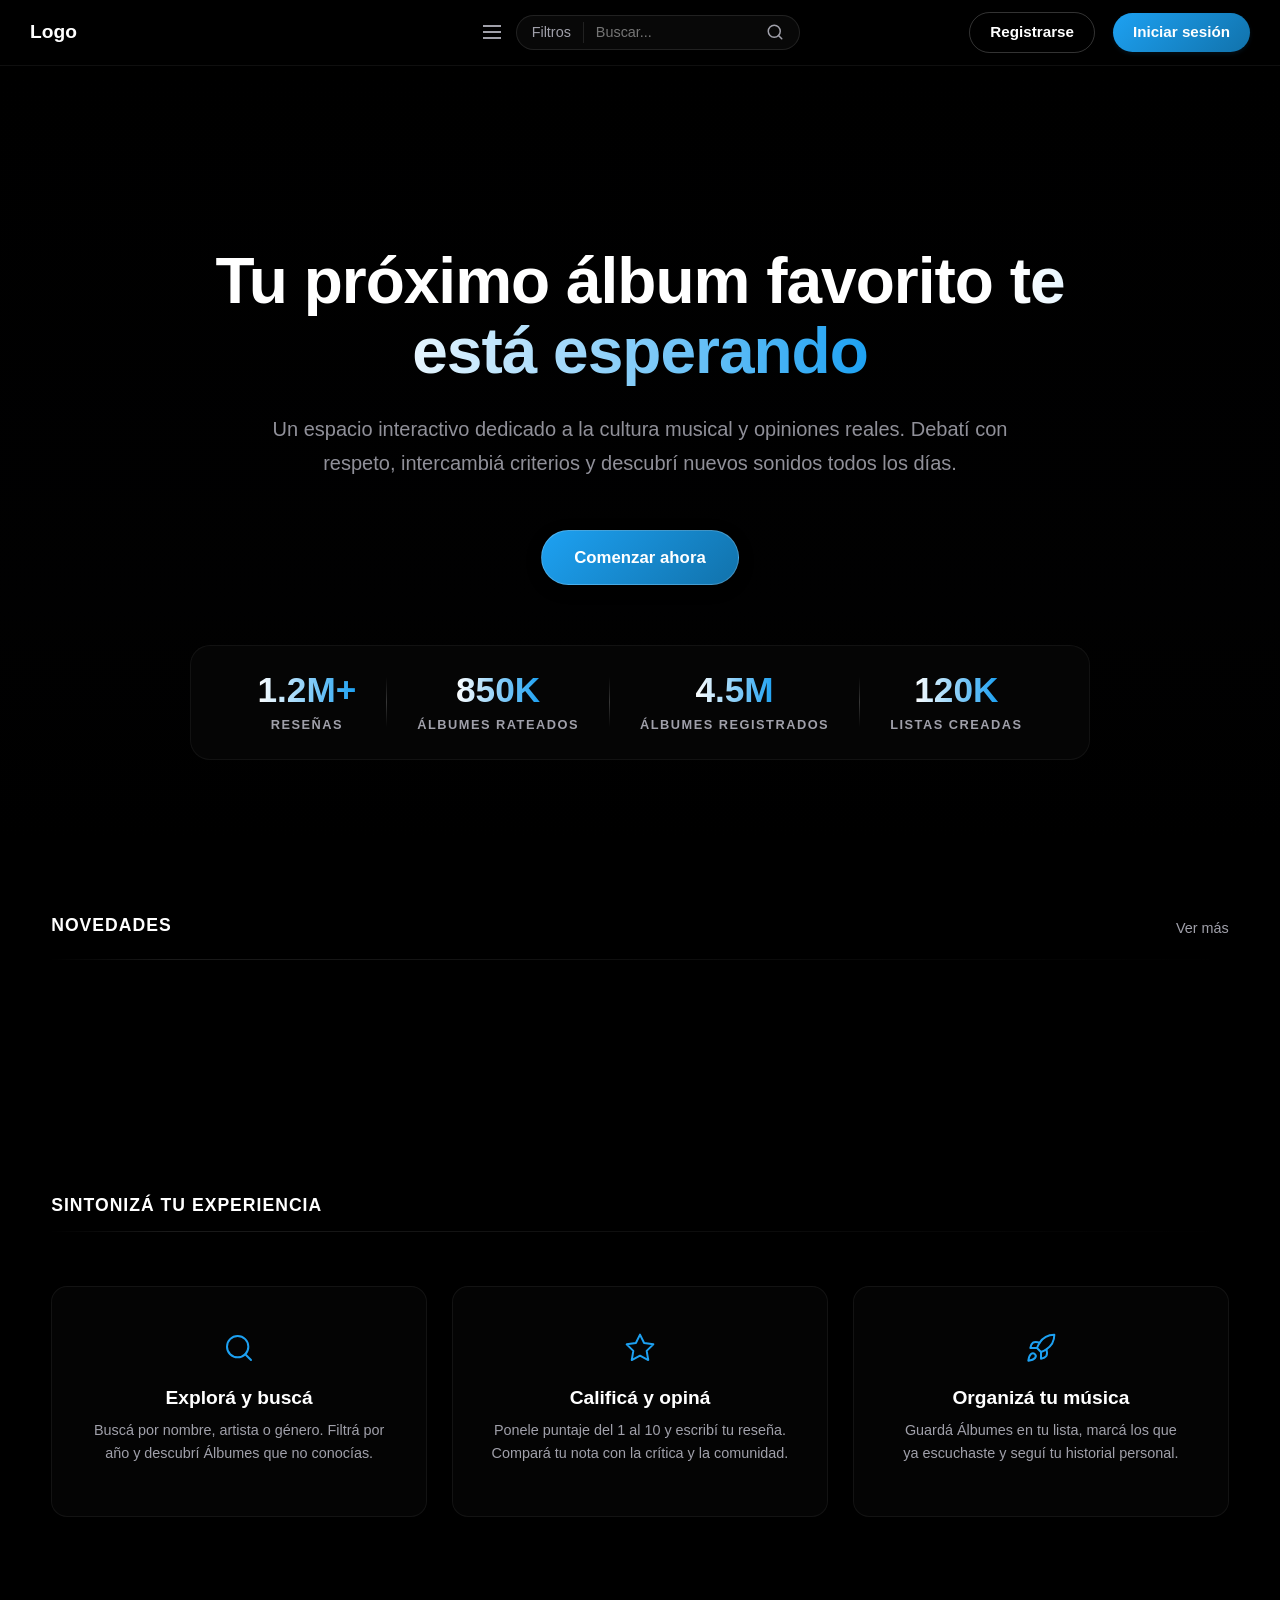
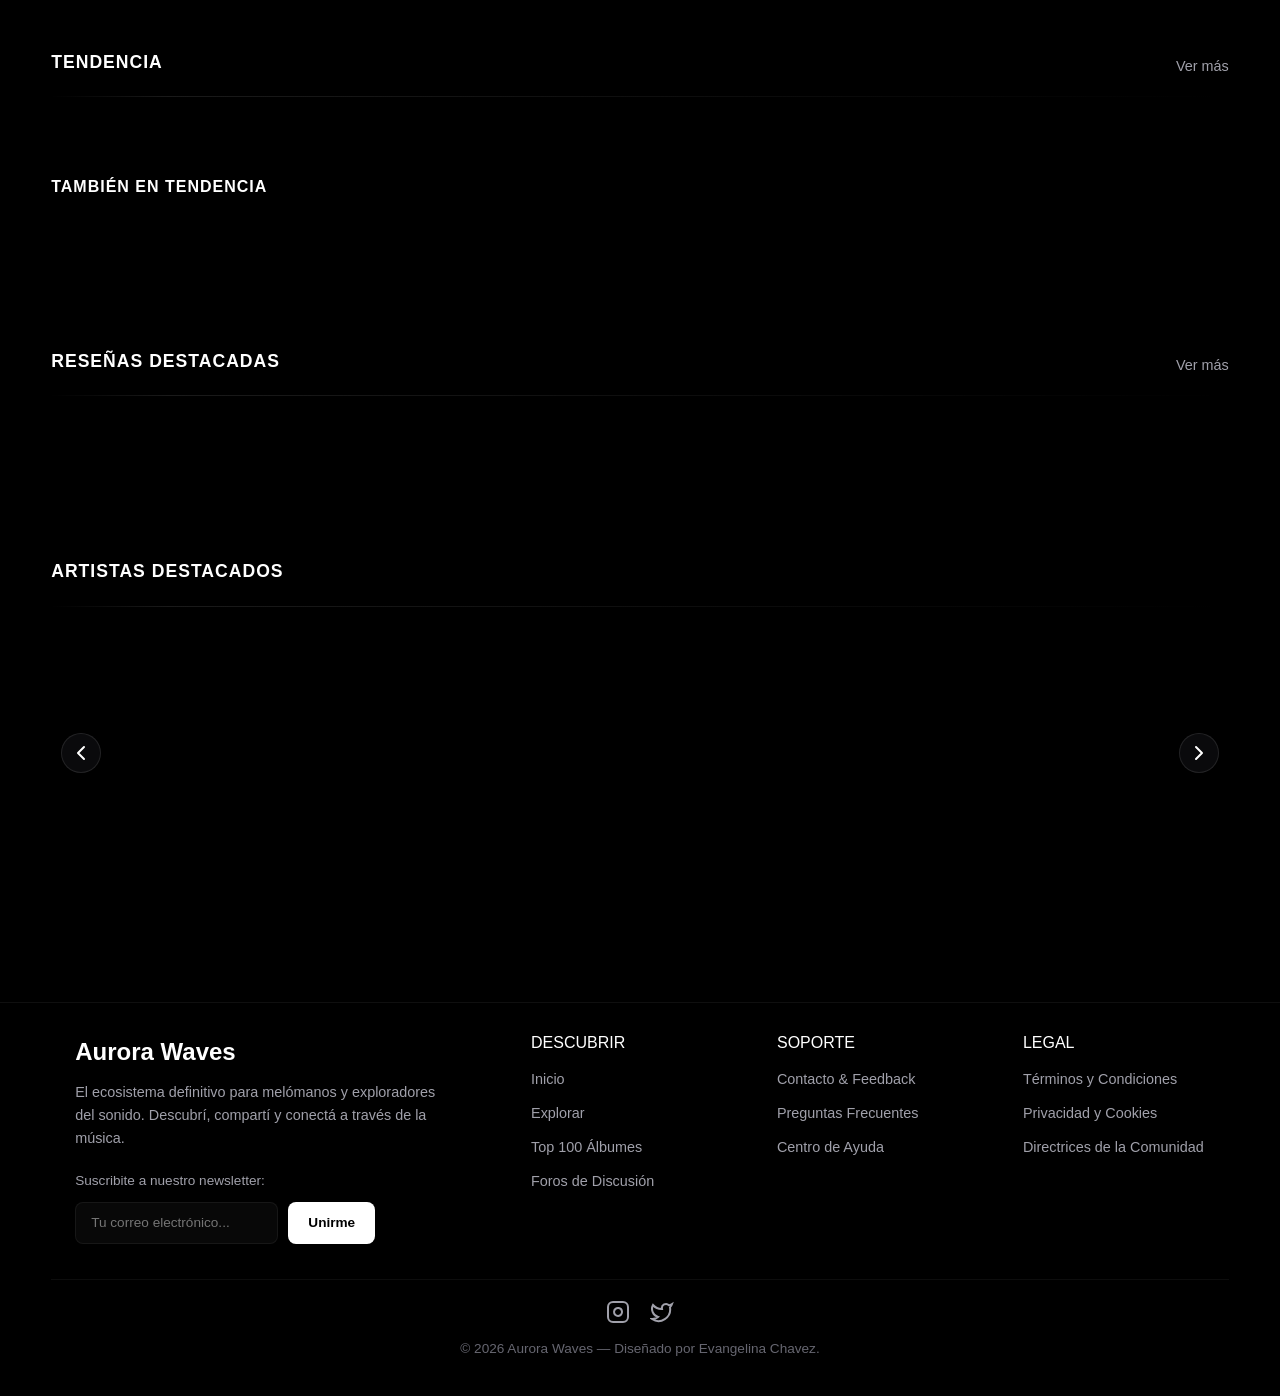
==== commit 73a0256b: "Update stylesheet link path in index.html" ====
--- a/html/index.html
+++ b/html/index.html
@@ -317,7 +317,7 @@
         </div>
     </footer>
 
-    <script src="../jscrip/script.js?v=3"></script>
+    <script src="jscrip/script.js?v=3"></script>
 
 
 </body>
